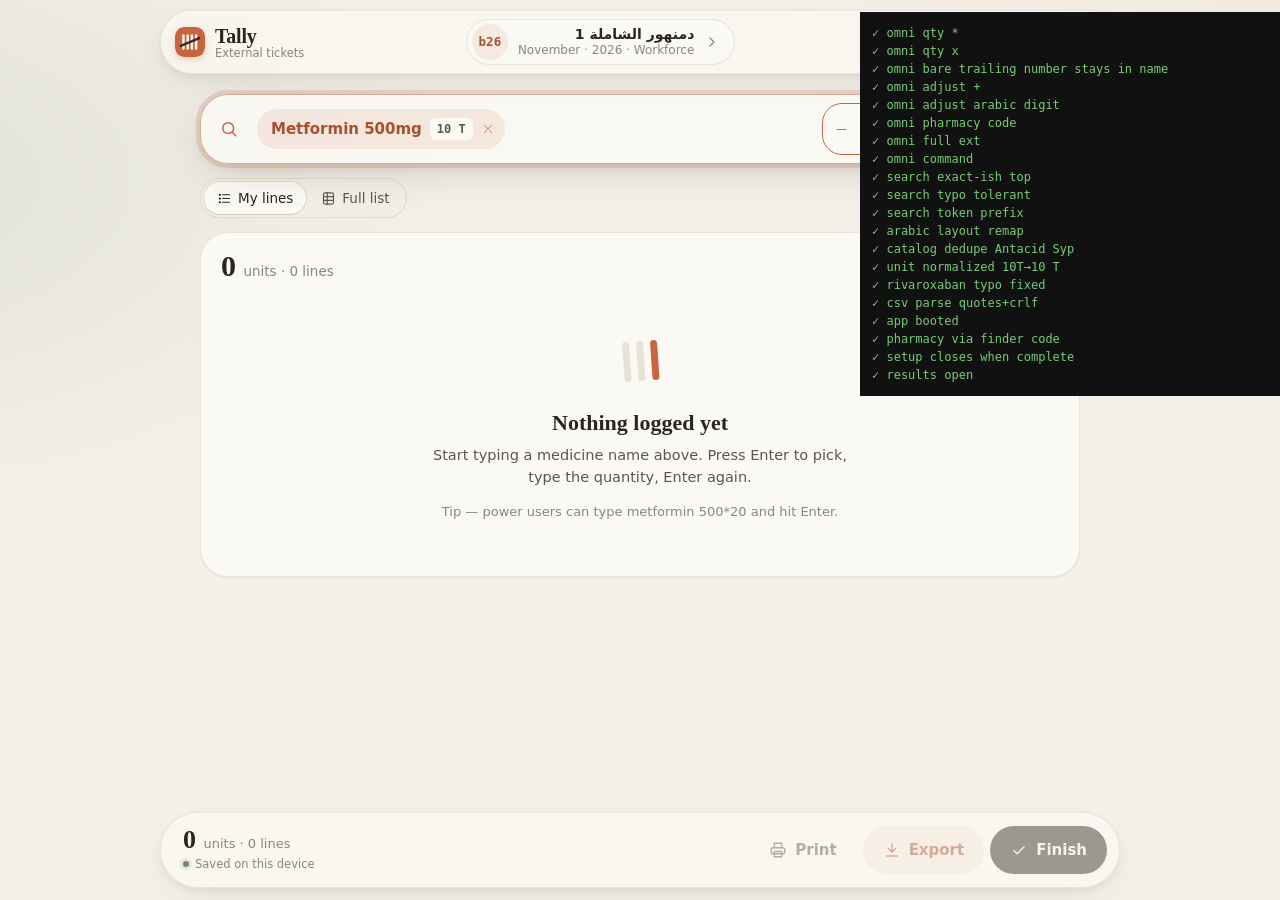
==== tests.html @ 124fcc8f "Add files via upload" ====
<!DOCTYPE html>
<html lang="en">
<head>
<meta charset="UTF-8">
<title>Tally — self tests</title>
<link rel="stylesheet" href="css/tokens.css">
<link rel="stylesheet" href="css/app.css">
<style>
#report { position: fixed; top: 0; right: 0; width: 420px; max-height: 100vh; overflow: auto; background: #111; color: #eee; font: 12px/1.5 ui-monospace, monospace; padding: 12px; z-index: 9999; }
#report .ok { color: #7c7; } #report .fail { color: #f77; font-weight: bold; }
</style>
</head>
<body data-theme="light">
<div id="app" class="app"></div>
<pre id="report"></pre>
<script type="module">
const BACKUP = {};
for (let i = 0; i < localStorage.length; i++) { const k = localStorage.key(i); BACKUP[k] = localStorage.getItem(k); }
localStorage.clear();
const out = document.getElementById('report');
const results = [];
function check(name, cond, extra) {
    results.push({ name, ok: !!cond });
    const line = document.createElement('div');
    line.className = cond ? 'ok' : 'fail';
    line.textContent = (cond ? '✓ ' : '✗ ') + name + (extra !== undefined && !cond ? '  → ' + JSON.stringify(extra) : '');
    out.appendChild(line);
    console.log((cond ? 'PASS ' : 'FAIL ') + name + (extra !== undefined && !cond ? ' :: ' + JSON.stringify(extra) : ''));
}
const wait = ms => new Promise(r => setTimeout(r, ms));
function type(el, text) { el.focus(); el.value = text; el.dispatchEvent(new Event('input', { bubbles: true })); }
function key(el, k, opts = {}) { el.dispatchEvent(new KeyboardEvent('keydown', { key: k, bubbles: true, cancelable: true, ...opts })); }

const { parseOmni } = await import('./js/lib/omni.js');
const { createIndex, search, searchWithLayoutFallback } = await import('./js/lib/search.js');
const { PRODUCTS, findProduct } = await import('./js/data/catalog.js');
const { parseCSVText } = await import('./js/services/importer.js');

let p = parseOmni('metformin 500*20');
check('omni qty *', p.kind === 'line' && p.name === 'metformin 500' && p.qty === 20, p);
p = parseOmni('metformin 500 x 3');
check('omni qty x', p.qty === 3 && p.name === 'metformin 500', p);
p = parseOmni('amlodipine 10');
check('omni bare trailing number stays in name', p.qty === null && p.name === 'amlodipine 10', p);
p = parseOmni('+5');
check('omni adjust +', p.kind === 'adjust' && p.delta === 5, p);
p = parseOmni('-٣');
check('omni adjust arabic digit', p.kind === 'adjust' && p.delta === -3, p);
p = parseOmni('a21');
check('omni pharmacy code', p.kind === 'pharmacy' && p.pharmacy.id === 'a21', p);
p = parseOmni('!Foo drug @10 T #c *4');
check('omni full ext', p.forceExt && p.name === 'Foo drug' && p.unit === '10 T' && p.context === 'قرار لجنة' && p.qty === 4, p);
p = parseOmni('/pri');
check('omni command', p.kind === 'command' && p.query === 'pri', p);

const idx = createIndex(PRODUCTS, x => `${x.name} ${x.unit}`);
let r = search(idx, 'metformin 500');
check('search exact-ish top', r[0]?.item.name === 'Metformin 500mg', r.slice(0, 3).map(x => x.item.name));
r = search(idx, 'metfromin');
check('search typo tolerant', r.some(x => x.item.name.startsWith('Metformin')), r.slice(0, 3).map(x => x.item.name));
r = search(idx, 'amlo 5');
check('search token prefix', r[0]?.item.name.startsWith('Amlodipine 5mg'), r.slice(0, 3).map(x => x.item.name));
const lay = searchWithLayoutFallback(idx, 'ةثفبخقةهى');
check('arabic layout remap', lay.remapped === 'metformin' && lay.results[0]?.item.name.startsWith('Metformin'), { remapped: lay.remapped, top: lay.results[0]?.item.name });
check('catalog dedupe Antacid Syp', PRODUCTS.filter(x => x.name === 'Antacid Syp').length === 1);
check('unit normalized 10T→10 T', findProduct('Amlodipine 10mg', '10T')?.unit === '10 T');
check('rivaroxaban typo fixed', PRODUCTS.some(x => x.name === 'Rivaroxaban 2.5mg') && !PRODUCTS.some(x => x.name.startsWith('Rivaroxban')));
const csv = parseCSVText('\uFEFFname,unit,qty\n"Foo, bar",10 T,5\r\nBaz,B,"3"\n');
check('csv parse quotes+crlf', csv.length === 3 && csv[1][0] === 'Foo, bar' && csv[2][2] === '3', csv);

await import('./js/main.js');
await wait(200);
const T = globalThis.tally;
check('app booted', !!T && !!document.querySelector('#composer-input'));

const finder = document.getElementById('pharmacy-finder');
type(finder, 'b26');
await wait(30);
key(finder, 'Enter');
await wait(60);
check('pharmacy via finder code', T.state().doc.meta.pharmacyId === 'b26', T.state().doc.meta);
check('setup closes when complete', document.getElementById('setup-panel').hidden === true);

const input = document.getElementById('composer-input');
const qty = document.getElementById('composer-qty');
type(input, 'metformin 500');
await wait(80);
check('results open', !document.getElementById('composer-results').hidden);
key(input, 'Enter');
await wait(30);
check('selection moves focus to qty', document.activeElement === qty);
type(qty, '12');
key(qty, 'Enter');
await wait(40);
let lines = T.state().doc.lines;
check('line added', lines.length === 1 && lines[0].name === 'Metformin 500mg' && lines[0].qty === 12, lines);
check('focus back to search', document.activeElement === input);

type(input, 'metformin 500*8');
await wait(80);
key(input, 'Enter');
await wait(40);
lines = T.state().doc.lines;
check('one-shot merges (add mode)', lines.length === 1 && lines[0].qty === 20, lines.map(l => [l.name, l.qty]));

type(input, '+5');
key(input, 'Enter');
await wait(30);
check('+5 adjusts last', T.state().doc.lines[0].qty === 25, T.state().doc.lines[0].qty);

type(input, '-30');
key(input, 'Enter');
await wait(30);
check('adjust clamps at 0', T.state().doc.lines[0].qty === 0);

T.undo();
await wait(20);
check('undo restores 25', T.state().doc.lines[0].qty === 25, T.state().doc.lines[0].qty);
T.redo();
await wait(20);
check('redo back to 0', T.state().doc.lines[0].qty === 0);
T.undo();

type(input, '!Special cream @Tube #j *2');
await wait(60);
key(input, 'Enter');
await wait(40);
lines = T.state().doc.lines;
const ext = lines.find(l => l.custom);
check('custom one-shot', ext && ext.name === 'Special cream' && ext.unit === 'Tube' && ext.context === 'حكم قضائي' && ext.qty === 2, ext);

type(input, 'zzqx mystery');
await wait(80);
key(input, 'Enter');
await wait(40);
check('unknown → custom flow opens', !document.querySelector('.composer-custom').hidden);
const unit = document.getElementById('custom-unit');
type(unit, '10 T');
document.querySelectorAll('.ctx-seg .seg')[2].click();
type(qty, '7');
key(qty, 'Enter');
await wait(40);
const myst = T.state().doc.lines.find(l => l.name === 'zzqx mystery');
check('custom via guided flow', myst && myst.unit === '10 T' && myst.context === 'شئون طبية' && myst.qty === 7, myst);

type(input, 'unlisted thing');
await wait(80);
key(input, 'Enter');
type(qty, '1');
key(qty, 'Enter');
await wait(40);
check('custom without context allowed, flagged', T.state().doc.lines.some(l => l.name === 'unlisted thing' && !l.context));
check('context alert visible', !document.querySelector('.context-alert').hidden);

const row = document.querySelector(`.ledger-row[data-id="${T.state().doc.lines.find(l => l.name === 'Metformin 500mg').id}"]`);
const cell = row.querySelector('.qty-cell');
cell.focus(); cell.value = '40'; cell.dispatchEvent(new Event('input', { bubbles: true }));
key(cell, 'Enter');
await wait(40);
check('inline qty edit', T.state().doc.lines.find(l => l.name === 'Metformin 500mg').qty === 40);

type(input, 'a21');
key(input, 'Enter');
await wait(40);
check('code in composer switches pharmacy', T.state().doc.meta.pharmacyId === 'a21');

const rows = T.rows();
check('export rows shape', rows.length === 4 && rows.every(x => x.pharmacyId === 'a21' && x.month && x.year), rows[0]);
const csvText = T.csv();
check('csv has BOM + header', csvText.startsWith('\uFEFFyear,month,class,region,pharmacyId,pharmacy,name,unit,unitSold,method,category'));

T.dispatch({ type: 'UI_SET', payload: { view: 'catalog' } });
await wait(120);
check('full list visible', !document.getElementById('catalog').hidden && document.querySelectorAll('.catalog-row').length === PRODUCTS.length);
const metRow = [...document.querySelectorAll('.catalog-row')].find(li => li.querySelector('.row-name').textContent === 'Metformin 500mg');
check('full list shows existing qty', metRow?.querySelector('.qty-cell').value === '40');
const firstRow = document.querySelector('.catalog-row');
const fc = firstRow.querySelector('.qty-cell');
fc.focus(); fc.value = '3'; fc.dispatchEvent(new Event('input', { bubbles: true }));
key(fc, 'Enter');
await wait(40);
check('full list add', T.state().doc.lines.length === 5);
check('full list Enter moves down', document.activeElement === firstRow.nextElementSibling.querySelector('.qty-cell'));
fc.focus(); fc.value = ''; fc.dispatchEvent(new Event('input', { bubbles: true }));
fc.blur();
await wait(40);
check('full list empty removes', T.state().doc.lines.length === 4);
T.dispatch({ type: 'UI_SET', payload: { view: 'ledger' } });
await wait(60);

await wait(400);
const saved = JSON.parse(localStorage.getItem('tally:v1'));
check('persisted to localStorage', saved && saved.doc.lines.length === 4);

T.dispatch({ type: 'PREFS_SET', payload: { lang: 'ar' } });
await wait(60);
check('rtl applied', document.documentElement.dir === 'rtl' && document.getElementById('composer-input').placeholder.includes('أضف'));
T.dispatch({ type: 'PREFS_SET', payload: { lang: 'en' } });

const XLSX = await T.loadXLSX();
check('xlsx lib loads lazily', !!XLSX?.utils);

const failed = results.filter(r => !r.ok).length;
const sum = document.createElement('div');
sum.className = failed ? 'fail' : 'ok';
sum.textContent = `\n${results.length - failed}/${results.length} passed`;
out.prepend(sum);
console.log(`SUMMARY ${results.length - failed}/${results.length} passed`);
document.title = failed ? 'FAIL' : 'PASS';
await wait(500);
localStorage.clear();
for (const [k, v] of Object.entries(BACKUP)) localStorage.setItem(k, v);
console.log('restored user storage');
</script>
</body>
</html>
---- css/tokens.css ----
:root {
    --font-ui: 'Inter', -apple-system, BlinkMacSystemFont, 'SF Pro Text', 'Segoe UI', system-ui, sans-serif;
    --font-ar: 'IBM Plex Sans Arabic', 'Inter', system-ui, sans-serif;
    --font-display: 'Newsreader', 'Iowan Old Style', Georgia, serif;
    --font-mono: 'JetBrains Mono', ui-monospace, 'SF Mono', Menlo, monospace;

    --r-xs: 8px;
    --r-sm: 11px;
    --r-md: 14px;
    --r-lg: 20px;
    --r-xl: 28px;
    --r-pill: 999px;

    --s-1: 4px;
    --s-2: 8px;
    --s-3: 12px;
    --s-4: 16px;
    --s-5: 20px;
    --s-6: 28px;
    --s-7: 40px;

    --ease: cubic-bezier(.2, .8, .2, 1);
    --spring: cubic-bezier(.34, 1.56, .64, 1);
    --t-fast: 120ms;
    --t: 200ms;
    --t-slow: 320ms;

    --stage-w: 880px;
    --topbar-h: 64px;
    --dock-h: 76px;
}

[data-theme="light"] {
    color-scheme: light;
    --bg: #f4f0e8;
    --bg-deep: #ece6da;
    --surface: #fbf9f4;
    --surface-2: #f3eee4;
    --surface-3: #e9e2d4;
    --line: rgba(61, 48, 32, .10);
    --line-strong: rgba(61, 48, 32, .18);
    --text: #29251f;
    --text-2: #5d564b;
    --text-3: #8d8578;
    --accent: #c96442;
    --accent-hover: #b4583a;
    --accent-ink: #fffaf5;
    --accent-soft: rgba(201, 100, 66, .11);
    --accent-softer: rgba(201, 100, 66, .06);
    --accent-text: #a9502f;
    --sage: #6f8a6a;
    --sage-soft: rgba(111, 138, 106, .14);
    --amber: #b7812c;
    --amber-soft: rgba(183, 129, 44, .14);
    --danger: #b8453a;
    --danger-soft: rgba(184, 69, 58, .11);
    --glass: rgba(251, 249, 244, .72);
    --glass-strong: rgba(251, 249, 244, .88);
    --glass-edge: rgba(255, 255, 255, .7);
    --shadow-1: 0 1px 2px rgba(61, 44, 24, .05), 0 1px 1px rgba(61, 44, 24, .03);
    --shadow-2: 0 2px 6px rgba(61, 44, 24, .05), 0 10px 28px -8px rgba(61, 44, 24, .12);
    --shadow-3: 0 12px 40px -10px rgba(61, 44, 24, .22), 0 4px 12px rgba(61, 44, 24, .06);
    --ring: 0 0 0 4px rgba(201, 100, 66, .18);
    --backdrop: rgba(41, 33, 24, .28);
}

[data-theme="dark"] {
    color-scheme: dark;
    --bg: #1c1b19;
    --bg-deep: #161513;
    --surface: #262522;
    --surface-2: #2d2b28;
    --surface-3: #363430;
    --line: rgba(240, 232, 218, .08);
    --line-strong: rgba(240, 232, 218, .15);
    --text: #ede8de;
    --text-2: #b7afa2;
    --text-3: #857e73;
    --accent: #d97757;
    --accent-hover: #e3876a;
    --accent-ink: #1c1411;
    --accent-soft: rgba(217, 119, 87, .16);
    --accent-softer: rgba(217, 119, 87, .08);
    --accent-text: #eb9677;
    --sage: #95ae8e;
    --sage-soft: rgba(149, 174, 142, .16);
    --amber: #d9a955;
    --amber-soft: rgba(217, 169, 85, .15);
    --danger: #e07b6d;
    --danger-soft: rgba(224, 123, 109, .14);
    --glass: rgba(38, 37, 34, .66);
    --glass-strong: rgba(38, 37, 34, .86);
    --glass-edge: rgba(255, 255, 255, .06);
    --shadow-1: 0 1px 2px rgba(0, 0, 0, .3);
    --shadow-2: 0 2px 6px rgba(0, 0, 0, .25), 0 12px 30px -10px rgba(0, 0, 0, .5);
    --shadow-3: 0 16px 48px -12px rgba(0, 0, 0, .65), 0 4px 12px rgba(0, 0, 0, .3);
    --ring: 0 0 0 4px rgba(217, 119, 87, .25);
    --backdrop: rgba(0, 0, 0, .5);
}
---- css/app.css ----
*, *::before, *::after { box-sizing: border-box; }

html { -webkit-text-size-adjust: 100%; text-size-adjust: 100%; }

body {
    margin: 0;
    min-height: 100dvh;
    font-family: var(--font-ui);
    font-size: 15px;
    line-height: 1.5;
    color: var(--text);
    background:
        radial-gradient(1200px 600px at 110% -10%, var(--accent-softer), transparent 60%),
        radial-gradient(900px 520px at -10% 20%, var(--sage-soft), transparent 65%),
        var(--bg);
    background-attachment: fixed;
    -webkit-font-smoothing: antialiased;
    -moz-osx-font-smoothing: grayscale;
    font-feature-settings: 'cv11', 'ss01';
}

[dir="rtl"] body { font-family: var(--font-ar); }

[hidden] { display: none !important; }

button, input, select, textarea { font: inherit; color: inherit; }
button { cursor: pointer; background: none; border: 0; padding: 0; -webkit-tap-highlight-color: transparent; }
button:disabled { cursor: not-allowed; opacity: .45; }
input::placeholder { color: var(--text-3); opacity: 1; }
:focus-visible { outline: none; box-shadow: var(--ring); }
::selection { background: var(--accent-soft); }

.icon { flex-shrink: 0; display: block; }
kbd, .seg-kbd {
    font-family: var(--font-mono);
    font-size: 11px;
    font-weight: 600;
    line-height: 1;
    padding: 4px 6px;
    min-width: 20px;
    text-align: center;
    border-radius: 6px;
    background: var(--surface-2);
    border: 1px solid var(--line);
    border-bottom-width: 2px;
    color: var(--text-2);
    display: inline-block;
}
.kbd-group { display: inline-flex; gap: 4px; }
.muted { color: var(--text-3); }
.small { font-size: 13px; }

.app { min-height: 100dvh; display: flex; flex-direction: column; }

.glass {
    background: var(--glass);
    -webkit-backdrop-filter: saturate(160%) blur(22px);
    backdrop-filter: saturate(160%) blur(22px);
    border: 1px solid var(--line);
    box-shadow: inset 0 1px 0 var(--glass-edge), var(--shadow-2);
}

.card {
    background: var(--surface);
    border: 1px solid var(--line);
    border-radius: var(--r-xl);
    box-shadow: var(--shadow-1);
}
.card.glass { background: var(--glass-strong); }

.topbar {
    position: sticky;
    top: 10px;
    z-index: 40;
    margin: 10px auto 0;
    width: min(calc(100% - 20px), calc(var(--stage-w) + 80px));
    height: var(--topbar-h);
    display: flex;
    align-items: center;
    gap: var(--s-3);
    padding: 0 10px 0 14px;
    border-radius: var(--r-pill);
}
[dir="rtl"] .topbar { padding: 0 14px 0 10px; }

.brand { display: flex; align-items: center; gap: 10px; text-decoration: none; color: inherit; flex-shrink: 0; }
.brand-mark { width: 30px; height: 30px; border-radius: 9px; box-shadow: 0 2px 8px -2px rgba(201, 100, 66, .5); }
.brand-text { display: flex; flex-direction: column; line-height: 1.1; }
.brand-name { font-family: var(--font-display); font-size: 20px; font-weight: 600; letter-spacing: -.01em; }
.brand-tag { font-size: 11.5px; color: var(--text-3); font-weight: 500; }

.report-pill {
    margin-inline: auto;
    display: flex;
    align-items: center;
    gap: 10px;
    min-width: 0;
    max-width: 380px;
    height: 46px;
    padding: 0 14px 0 5px;
    border-radius: var(--r-pill);
    background: var(--surface);
    border: 1px solid var(--line);
    transition: background var(--t) var(--ease), border-color var(--t) var(--ease), transform var(--t-fast) var(--ease);
}
[dir="rtl"] .report-pill { padding: 0 5px 0 14px; }
.report-pill:hover { border-color: var(--line-strong); }
.report-pill:active { transform: scale(.98); }
.report-pill.is-open { border-color: var(--accent); box-shadow: var(--ring); }
.report-pill.is-incomplete .pill-avatar { background: var(--amber-soft); color: var(--amber); }
.report-pill > .icon { color: var(--text-3); transition: transform var(--t) var(--ease); }
[dir="rtl"] .report-pill > .icon:not(.is-open) { transform: scaleX(-1); }
.pill-avatar {
    width: 36px; height: 36px;
    flex-shrink: 0;
    display: grid; place-items: center;
    border-radius: 50%;
    background: var(--accent-soft);
    color: var(--accent-text);
    font-family: var(--font-mono);
    font-weight: 600;
    font-size: 12.5px;
}
.pill-text { display: flex; flex-direction: column; min-width: 0; text-align: start; line-height: 1.2; }
.pill-text strong { font-size: 14px; font-weight: 600; white-space: nowrap; overflow: hidden; text-overflow: ellipsis; font-family: var(--font-ar); }
.pill-text small { font-size: 12px; color: var(--text-3); white-space: nowrap; overflow: hidden; text-overflow: ellipsis; }

.topbar-actions { display: flex; align-items: center; gap: 2px; flex-shrink: 0; }

.icon-btn {
    width: 40px; height: 40px;
    display: grid; place-items: center;
    border-radius: 50%;
    color: var(--text-2);
    transition: background var(--t-fast) var(--ease), color var(--t-fast) var(--ease), transform var(--t-fast) var(--ease);
}
.icon-btn:hover:not(:disabled) { background: var(--surface-2); color: var(--text); }
.icon-btn:active:not(:disabled) { transform: scale(.92); }
.icon-btn.sm { width: 34px; height: 34px; }
[dir="rtl"] #undo-btn .icon, [dir="rtl"] #redo-btn .icon { transform: scaleX(-1); }

.pill-btn {
    height: 36px;
    display: inline-flex; align-items: center; gap: 6px;
    padding: 0 14px;
    border-radius: var(--r-pill);
    font-size: 13.5px;
    font-weight: 500;
    color: var(--text-2);
    background: var(--surface-2);
    border: 1px solid transparent;
    white-space: nowrap;
    transition: all var(--t-fast) var(--ease);
}
.pill-btn:hover { color: var(--text); border-color: var(--line-strong); }
.pill-btn.is-active { background: var(--accent-soft); color: var(--accent-text); }
.lang-btn { font-family: var(--font-ar); font-weight: 600; min-width: 40px; justify-content: center; padding: 0 10px; margin-inline: 2px; }

.stage {
    width: min(100% - 24px, var(--stage-w));
    margin: 20px auto 0;
    padding-bottom: calc(var(--dock-h) + 44px + env(safe-area-inset-bottom));
    display: flex;
    flex-direction: column;
    gap: 14px;
    flex: 1;
}

.setup { padding: 22px 24px 24px; animation: rise var(--t-slow) var(--ease); }
.setup-head { display: flex; gap: 14px; align-items: flex-start; margin-bottom: 18px; }
.step-badge {
    width: 30px; height: 30px; flex-shrink: 0;
    display: grid; place-items: center;
    border-radius: 50%;
    background: var(--accent);
    color: var(--accent-ink);
    font-weight: 700;
    font-size: 14px;
}
.setup-title { margin: 0; font-family: var(--font-display); font-size: 24px; font-weight: 600; letter-spacing: -.015em; line-height: 1.2; }
[dir="rtl"] .setup-title { font-family: var(--font-ar); font-weight: 700; font-size: 22px; }
.setup-hint { margin: 4px 0 0; color: var(--text-2); font-size: 14px; }
.setup-cols { display: grid; grid-template-columns: minmax(0, 1.55fr) minmax(0, 1fr); gap: 24px; }
.setup-col { display: flex; flex-direction: column; gap: 10px; min-width: 0; }

.field-label { font-size: 12.5px; font-weight: 600; color: var(--text-3); text-transform: uppercase; letter-spacing: .06em; }
[dir="rtl"] .field-label { text-transform: none; letter-spacing: 0; font-size: 13px; }
.field-label.sm { font-size: 11.5px; }
.field-wrap {
    position: relative;
    display: flex; align-items: center;
    background: var(--surface);
    border: 1px solid var(--line-strong);
    border-radius: var(--r-md);
    transition: border-color var(--t-fast), box-shadow var(--t-fast);
}
.field-wrap > .icon { position: absolute; inset-inline-start: 13px; color: var(--text-3); pointer-events: none; }
.field-wrap:focus-within { border-color: var(--accent); box-shadow: var(--ring); }
.field-wrap .field-input { border: 0; background: transparent; padding-inline-start: 40px; box-shadow: none; }
.field-input {
    width: 100%;
    height: 46px;
    padding: 0 14px;
    border-radius: var(--r-md);
    border: 1px solid var(--line-strong);
    background: var(--surface);
    font-size: 15px;
    outline: none;
    transition: border-color var(--t-fast), box-shadow var(--t-fast);
}
.field-input:focus { border-color: var(--accent); box-shadow: var(--ring); }
.field-input.sm { height: 38px; font-size: 14px; border-radius: var(--r-sm); }

.seg-row { display: flex; flex-wrap: wrap; gap: 8px; }
.segmented {
    display: inline-flex;
    padding: 3px;
    gap: 2px;
    border-radius: var(--r-pill);
    background: var(--surface-2);
    border: 1px solid var(--line);
    max-width: 100%;
    overflow-x: auto;
    scrollbar-width: none;
}
.segmented::-webkit-scrollbar { display: none; }
.seg {
    height: 32px;
    padding: 0 13px;
    display: inline-flex; align-items: center; gap: 6px;
    border-radius: var(--r-pill);
    font-size: 13.5px;
    font-weight: 500;
    color: var(--text-2);
    white-space: nowrap;
    transition: background var(--t) var(--ease), color var(--t) var(--ease), box-shadow var(--t) var(--ease);
}
.seg:hover { color: var(--text); }
.seg.is-active { background: var(--surface); color: var(--text); box-shadow: var(--shadow-1), 0 0 0 1px var(--line); }
.seg-count {
    font-size: 11.5px; font-weight: 600;
    min-width: 20px; height: 20px; padding: 0 6px;
    display: inline-grid; place-items: center;
    border-radius: var(--r-pill);
    background: var(--accent);
    color: var(--accent-ink);
    font-variant-numeric: tabular-nums;
}

.pharmacy-grid {
    display: grid;
    grid-template-columns: repeat(auto-fill, minmax(150px, 1fr));
    gap: 7px;
    max-height: 272px;
    overflow-y: auto;
    padding: 2px;
    margin: -2px;
    overscroll-behavior: contain;
}
.pharmacy-chip {
    display: flex; align-items: center; gap: 8px;
    min-height: 44px;
    padding: 6px 10px 6px 6px;
    border-radius: var(--r-md);
    background: var(--surface);
    border: 1px solid var(--line);
    text-align: start;
    transition: all var(--t-fast) var(--ease);
}
[dir="rtl"] .pharmacy-chip { padding: 6px 6px 6px 10px; }
.pharmacy-chip:hover { border-color: var(--line-strong); background: var(--surface-2); }
.pharmacy-chip:active { transform: scale(.98); }
.pharmacy-chip.is-active { border-color: var(--accent); background: var(--accent-soft); }
.chip-code {
    font-family: var(--font-mono);
    font-size: 11.5px;
    font-weight: 600;
    padding: 4px 6px;
    border-radius: 7px;
    background: var(--surface-2);
    color: var(--text-2);
    flex-shrink: 0;
}
.pharmacy-chip.is-active .chip-code { background: var(--accent); color: var(--accent-ink); }
.pharmacy-chip .chip-name { font-family: var(--font-ar); font-size: 13.5px; font-weight: 500; line-height: 1.25; flex: 1; text-align: right; }

.month-head { display: flex; align-items: center; justify-content: space-between; }
.year-stepper { display: flex; align-items: center; gap: 2px; background: var(--surface-2); border-radius: var(--r-pill); padding: 2px; }
.year-value { font-family: var(--font-mono); font-weight: 600; font-size: 14px; min-width: 46px; text-align: center; }
.month-grid { display: grid; grid-template-columns: repeat(3, 1fr); gap: 7px; }
.month-chip {
    height: 56px;
    display: flex; flex-direction: column; align-items: center; justify-content: center; gap: 1px;
    border-radius: var(--r-md);
    background: var(--surface);
    border: 1px solid var(--line);
    transition: all var(--t-fast) var(--ease);
}
.month-chip:hover { border-color: var(--line-strong); background: var(--surface-2); }
.month-chip:active { transform: scale(.97); }
.month-chip.is-suggested { border-style: dashed; border-color: var(--accent); }
.month-chip.is-active { background: var(--accent); border-color: var(--accent); color: var(--accent-ink); }
.month-num { font-family: var(--font-mono); font-size: 11px; font-weight: 600; opacity: .6; }
.month-name { font-size: 14px; font-weight: 600; }

.composer {
    position: sticky;
    top: calc(var(--topbar-h) + 18px);
    z-index: 30;
    padding: 8px;
    border-radius: var(--r-xl);
    transition: box-shadow var(--t) var(--ease), border-color var(--t) var(--ease);
    box-shadow: inset 0 1px 0 var(--glass-edge), var(--shadow-2);
}
.composer:focus-within { border-color: color-mix(in srgb, var(--accent) 45%, var(--line)); box-shadow: inset 0 1px 0 var(--glass-edge), var(--shadow-3), var(--ring); }
.composer.is-open { border-end-start-radius: var(--r-md); border-end-end-radius: var(--r-md); }
.composer.shake { animation: shake .36s var(--ease); }
.composer-bar { display: flex; align-items: center; gap: 8px; }
.composer-icon { width: 40px; display: grid; place-items: center; color: var(--text-3); flex-shrink: 0; }
.composer.has-selection .composer-icon { color: var(--accent); }
.composer-field { flex: 1; min-width: 0; display: flex; align-items: center; }
.composer-input {
    width: 100%;
    height: 52px;
    border: 0;
    outline: 0;
    background: transparent;
    font-size: 17px;
    font-weight: 500;
    letter-spacing: -.005em;
}
.composer-input:focus { box-shadow: none; }
.selected-chip {
    display: inline-flex; align-items: center; gap: 8px;
    max-width: 100%;
    height: 40px;
    padding: 0 10px 0 14px;
    border-radius: var(--r-pill);
    background: var(--accent-soft);
    color: var(--accent-text);
    font-weight: 600;
    font-size: 15px;
    animation: pop var(--t) var(--spring);
}
[dir="rtl"] .selected-chip { padding: 0 14px 0 10px; }
.selected-chip .chip-name { white-space: nowrap; overflow: hidden; text-overflow: ellipsis; min-width: 0; }
.selected-chip .chip-unit { font-family: var(--font-mono); font-size: 12px; padding: 2px 7px; border-radius: 6px; background: var(--surface); color: var(--text-2); flex-shrink: 0; }
.selected-chip .icon { opacity: .6; }
.selected-chip:hover .icon { opacity: 1; }

.qty-wrap {
    display: flex; align-items: center;
    height: 52px;
    padding: 0 4px;
    border-radius: var(--r-lg);
    background: var(--surface-2);
    border: 1px solid transparent;
    transition: all var(--t-fast);
    flex-shrink: 0;
}
.qty-wrap:focus-within { background: var(--surface); border-color: var(--accent); }
.qty-step { width: 30px; height: 30px; display: grid; place-items: center; border-radius: 50%; color: var(--text-3); }
.qty-step:hover { background: var(--surface-3); color: var(--text); }
.composer-qty {
    width: 72px;
    height: 100%;
    border: 0; outline: 0; background: transparent;
    text-align: center;
    font-family: var(--font-mono);
    font-size: 18px;
    font-weight: 600;
    font-variant-numeric: tabular-nums;
}
.composer-qty::placeholder { font-family: var(--font-ui); font-size: 13.5px; font-weight: 500; }
.composer-qty:focus { box-shadow: none; }
.composer-add { height: 52px; border-radius: var(--r-lg); padding: 0 18px; flex-shrink: 0; }

.composer-custom {
    display: flex; flex-wrap: wrap; align-items: flex-end; gap: 12px;
    padding: 12px 8px 6px 48px;
    border-top: 1px dashed var(--line-strong);
    margin-top: 8px;
    animation: rise var(--t) var(--ease);
}
[dir="rtl"] .composer-custom { padding: 12px 48px 6px 8px; }
.custom-badge {
    align-self: center;
    display: inline-flex; align-items: center; gap: 5px;
    height: 26px; padding: 0 10px;
    border-radius: var(--r-pill);
    background: var(--amber-soft);
    color: var(--amber);
    font-size: 12px; font-weight: 600;
}
.custom-field { display: flex; flex-direction: column; gap: 5px; }
.custom-field .field-input { width: 140px; }
.ctx-seg .seg { font-family: var(--font-ar); gap: 7px; }
.ctx-seg .seg.is-active { background: var(--amber); color: #fff; box-shadow: none; }
.ctx-seg .seg.is-active .seg-kbd { background: rgba(255, 255, 255, .25); color: #fff; border-color: transparent; }
.seg-kbd { padding: 2px 5px; font-size: 10px; min-width: 16px; border-bottom-width: 1px; }

.composer-results {
    position: absolute;
    top: calc(100% + 6px);
    inset-inline: 0;
    max-height: min(420px, 55vh);
    overflow-y: auto;
    padding: 6px;
    border-radius: var(--r-lg);
    background: var(--glass-strong);
    -webkit-backdrop-filter: saturate(170%) blur(26px);
    backdrop-filter: saturate(170%) blur(26px);
    border: 1px solid var(--line);
    box-shadow: var(--shadow-3);
    animation: drop var(--t) var(--ease);
    overscroll-behavior: contain;
}
.results-heading, .results-note { padding: 8px 12px 6px; font-size: 12px; font-weight: 600; color: var(--text-3); text-transform: uppercase; letter-spacing: .06em; }
.results-note { display: flex; align-items: center; gap: 6px; text-transform: none; letter-spacing: 0; color: var(--amber); }
.result {
    display: flex; align-items: center; gap: 10px;
    min-height: 48px;
    padding: 8px 12px;
    border-radius: var(--r-md);
    cursor: pointer;
    transition: background var(--t-fast);
}
.result.is-active { background: var(--accent-soft); }
.result-main { flex: 1; min-width: 0; display: flex; flex-direction: column; gap: 1px; }
.result-name { font-weight: 500; font-size: 15px; white-space: nowrap; overflow: hidden; text-overflow: ellipsis; }
.result.is-active .result-name { color: var(--accent-text); }
.result-note { font-family: var(--font-ar); font-size: 12px; color: var(--amber); align-self: flex-start; }
.result-sub { font-size: 12.5px; color: var(--text-3); }
.result-unit { font-family: var(--font-mono); font-size: 12.5px; color: var(--text-2); padding: 3px 8px; border-radius: 7px; background: var(--surface-2); flex-shrink: 0; }
.result-have { font-size: 12px; font-weight: 600; color: var(--sage); background: var(--sage-soft); padding: 3px 8px; border-radius: var(--r-pill); flex-shrink: 0; }
.result-new { color: var(--amber); }
.result-new .result-name { color: var(--text); }
.result-cmd .icon { color: var(--text-2); }

.subbar { display: flex; align-items: center; gap: 10px; min-width: 0; }
.view-seg { flex-shrink: 0; }
.quick-strip {
    display: flex; align-items: center; gap: 6px;
    overflow-x: auto;
    scrollbar-width: none;
    min-width: 0;
    mask-image: linear-gradient(90deg, #000 88%, transparent);
    -webkit-mask-image: linear-gradient(90deg, #000 88%, transparent);
    padding: 2px;
}
[dir="rtl"] .quick-strip { mask-image: linear-gradient(-90deg, #000 88%, transparent); -webkit-mask-image: linear-gradient(-90deg, #000 88%, transparent); }
.quick-strip::-webkit-scrollbar { display: none; }
.quick-label { display: inline-flex; align-items: center; gap: 4px; font-size: 12px; font-weight: 600; color: var(--text-3); white-space: nowrap; padding-inline-end: 2px; }
.quick-chip {
    display: inline-flex; align-items: center; gap: 6px;
    height: 32px; padding: 0 12px;
    border-radius: var(--r-pill);
    background: var(--surface);
    border: 1px solid var(--line);
    font-size: 13px; font-weight: 500;
    white-space: nowrap;
    transition: all var(--t-fast) var(--ease);
}
.quick-chip small { font-family: var(--font-mono); font-size: 11px; color: var(--text-3); }
.quick-chip:hover { border-color: var(--accent); color: var(--accent-text); }
.quick-chip.is-have { background: var(--sage-soft); border-color: transparent; }

.ledger, .catalog { padding: 6px; overflow: hidden; }
.ledger-head { display: flex; align-items: center; justify-content: space-between; gap: 12px; padding: 12px 14px 10px; flex-wrap: wrap; }
.ledger-summary { display: flex; align-items: baseline; gap: 8px; }
.sum-big { font-family: var(--font-display); font-size: 30px; font-weight: 600; letter-spacing: -.02em; line-height: 1; font-variant-numeric: tabular-nums; }
.sum-small { color: var(--text-3); font-size: 13.5px; }
.ledger-tools { display: flex; align-items: center; gap: 8px; }
.filter-wrap {
    display: flex; align-items: center; gap: 6px;
    height: 36px;
    padding: 0 12px;
    border-radius: var(--r-pill);
    background: var(--surface-2);
    border: 1px solid transparent;
    color: var(--text-3);
    transition: all var(--t-fast);
}
.filter-wrap:focus-within { background: var(--surface); border-color: var(--accent); box-shadow: var(--ring); }
.filter-wrap.grow { flex: 1; height: 42px; }
.filter-input { border: 0; outline: 0; background: transparent; width: 150px; font-size: 14px; color: var(--text); }
.filter-wrap.grow .filter-input { width: 100%; font-size: 15px; }
.filter-input:focus { box-shadow: none; }
.filter-input::-webkit-search-cancel-button { display: none; }

.context-alert {
    display: flex; align-items: center; gap: 10px;
    margin: 0 8px 8px;
    padding: 10px 14px;
    border-radius: var(--r-md);
    background: var(--amber-soft);
    color: var(--amber);
    font-size: 14px; font-weight: 500;
}
.context-alert span { flex: 1; color: var(--text); }
.link-btn { color: var(--amber); font-weight: 600; font-size: 13.5px; text-decoration: underline; text-underline-offset: 3px; }

.ledger-list, .catalog-list, .import-list, .archive-list, .tip-list { list-style: none; margin: 0; padding: 0; }
.ledger-row, .catalog-row {
    position: relative;
    display: flex; align-items: center; gap: 10px;
    min-height: 60px;
    padding: 8px 8px 8px 16px;
    border-radius: var(--r-lg);
    transition: background var(--t-fast) var(--ease);
}
[dir="rtl"] .ledger-row, [dir="rtl"] .catalog-row { padding: 8px 16px 8px 8px; }
.ledger-row + .ledger-row::before, .catalog-row + .catalog-row::before {
    content: '';
    position: absolute;
    top: 0; inset-inline: 16px;
    height: 1px;
    background: var(--line);
}
.ledger-row:hover, .catalog-row:hover { background: var(--surface-2); }
.ledger-row.is-focus, .catalog-row.is-focus { background: var(--accent-softer); }
.ledger-row:hover::before, .ledger-row:hover + .ledger-row::before,
.ledger-row.is-focus::before, .ledger-row.is-focus + .ledger-row::before { opacity: 0; }
.ledger-row.is-new { animation: flash .7s var(--ease); }
.ledger-row.is-last::after {
    content: '';
    position: absolute;
    inset-inline-start: 5px; top: 18px; bottom: 18px;
    width: 3px; border-radius: 3px;
    background: var(--accent);
}
.ledger-row.is-zero .qty-cell { background: var(--danger-soft); color: var(--danger); }

.row-main { flex: 1; min-width: 0; display: flex; flex-direction: column; gap: 4px; }
.row-title { display: flex; align-items: baseline; gap: 8px; min-width: 0; flex-wrap: wrap; }
.row-name { font-weight: 500; font-size: 15px; line-height: 1.3; overflow-wrap: anywhere; }
.row-note { font-family: var(--font-ar); font-size: 12px; color: var(--amber); background: var(--amber-soft); padding: 1px 8px; border-radius: var(--r-pill); }
.row-meta { display: flex; align-items: center; gap: 6px; flex-wrap: wrap; }
.unit-tag { font-family: var(--font-mono); font-size: 11.5px; font-weight: 500; color: var(--text-2); background: var(--surface-2); padding: 2px 7px; border-radius: 6px; }
.ledger-row:hover .unit-tag, .catalog-row:hover .unit-tag { background: var(--surface-3); }
.new-tag { font-size: 11px; font-weight: 600; color: var(--amber); text-transform: uppercase; letter-spacing: .05em; }
.ctx-pill {
    display: inline-flex; align-items: center; gap: 5px;
    height: 24px; padding: 0 9px;
    border-radius: var(--r-pill);
    font-size: 12px; font-weight: 500;
    background: var(--sage-soft); color: var(--sage);
    font-family: var(--font-ar);
    transition: all var(--t-fast);
}
.ctx-pill:hover { filter: brightness(.95); }
.ctx-pill.is-missing { background: var(--amber-soft); color: var(--amber); font-family: inherit; animation: nudge 2.4s var(--ease) infinite; }

.row-qty { flex-shrink: 0; }
.qty-cell {
    width: 84px; height: 42px;
    text-align: center;
    font-family: var(--font-mono);
    font-size: 16px; font-weight: 600;
    font-variant-numeric: tabular-nums;
    border-radius: var(--r-md);
    border: 1px solid transparent;
    background: var(--surface-2);
    outline: 0;
    transition: all var(--t-fast);
}
.qty-cell:hover { border-color: var(--line-strong); }
.qty-cell:focus { background: var(--surface); border-color: var(--accent); box-shadow: var(--ring); }
.row-remove { color: var(--text-3); opacity: 0; transition: opacity var(--t-fast), background var(--t-fast), color var(--t-fast); }
.ledger-row:hover .row-remove, .ledger-row.is-focus .row-remove, .row-remove:focus-visible { opacity: 1; }
.row-remove:hover { color: var(--danger) !important; background: var(--danger-soft) !important; }

.empty-state { padding: 42px 24px 48px; text-align: center; color: var(--text-2); }
.empty-state h3 { margin: 18px 0 6px; font-family: var(--font-display); font-size: 22px; font-weight: 600; color: var(--text); }
[dir="rtl"] .empty-state h3 { font-family: var(--font-ar); }
.empty-state p { margin: 0 auto; max-width: 420px; font-size: 14.5px; }
.empty-tip { margin-top: 14px !important; font-size: 13px !important; color: var(--text-3); }
.empty-art { display: inline-flex; gap: 7px; align-items: flex-end; height: 48px; transform: rotate(-4deg); }
.empty-art span { width: 7px; border-radius: 4px; background: var(--surface-3); animation: tally 2.8s var(--ease) infinite; }
.empty-art span:nth-child(1) { height: 40px; }
.empty-art span:nth-child(2) { height: 40px; animation-delay: .2s; }
.empty-art span:nth-child(3) { height: 40px; animation-delay: .4s; background: var(--accent); }

.catalog-head { display: flex; align-items: center; gap: 8px; padding: 8px 8px 4px; position: sticky; top: 0; }
.catalog-hint { margin: 4px 14px 8px; font-size: 13px; color: var(--text-3); }
.catalog-list { max-height: calc(100dvh - var(--topbar-h) - var(--dock-h) - 240px); min-height: 320px; overflow-y: auto; overscroll-behavior: contain; padding: 0 2px 6px; }
.catalog-row { min-height: 54px; }
.catalog-row .qty-cell { background: transparent; border-color: var(--line); }
.catalog-row.has-qty .qty-cell { background: var(--accent-soft); color: var(--accent-text); border-color: transparent; }
.catalog-row.has-qty .row-name { font-weight: 600; }
.catalog-letter {
    position: absolute; inset-inline-start: -2px; top: 6px;
    font-family: var(--font-display); font-size: 11px; font-weight: 600;
    color: var(--accent); width: 14px; text-align: center;
}
.catalog-list.is-filtered .catalog-letter { display: none; }

.dock {
    position: fixed;
    z-index: 40;
    bottom: calc(12px + env(safe-area-inset-bottom));
    left: 50%;
    transform: translateX(-50%);
    width: min(calc(100% - 20px), calc(var(--stage-w) + 80px));
    height: var(--dock-h);
    display: flex; align-items: center; justify-content: space-between; gap: 12px;
    padding: 0 12px 0 22px;
    border-radius: var(--r-pill);
}
[dir="rtl"] .dock { padding: 0 22px 0 12px; }
.dock-info { display: flex; flex-direction: column; gap: 2px; min-width: 0; }
.dock-totals { display: flex; align-items: baseline; gap: 8px; }
.dock-units { font-family: var(--font-display); font-size: 26px; font-weight: 600; line-height: 1; letter-spacing: -.02em; font-variant-numeric: tabular-nums; }
.dock-sub { font-size: 13px; color: var(--text-3); white-space: nowrap; }
.save-status { display: inline-flex; align-items: center; gap: 6px; font-size: 11.5px; color: var(--text-3); white-space: nowrap; }
.save-dot { width: 6px; height: 6px; border-radius: 50%; background: var(--sage); box-shadow: 0 0 0 3px var(--sage-soft); }
.save-dot.is-bad { background: var(--danger); box-shadow: 0 0 0 3px var(--danger-soft); }
.dock-actions { display: flex; align-items: center; gap: 6px; }

.btn {
    height: 48px;
    display: inline-flex; align-items: center; justify-content: center; gap: 8px;
    padding: 0 20px;
    border-radius: var(--r-pill);
    font-size: 15px; font-weight: 600;
    white-space: nowrap;
    transition: background var(--t-fast) var(--ease), transform var(--t-fast) var(--ease), box-shadow var(--t) var(--ease), color var(--t-fast);
}
.btn:active:not(:disabled) { transform: scale(.97); }
.btn-primary { background: var(--accent); color: var(--accent-ink); box-shadow: 0 6px 16px -6px color-mix(in srgb, var(--accent) 70%, transparent); }
.btn-primary:hover:not(:disabled) { background: var(--accent-hover); }
.btn-tonal { background: var(--accent-soft); color: var(--accent-text); }
.btn-tonal:hover:not(:disabled) { background: color-mix(in srgb, var(--accent-soft) 70%, var(--accent) 12%); }
.btn-quiet { color: var(--text-2); }
.btn-quiet:hover:not(:disabled) { background: var(--surface-2); color: var(--text); }
.btn-danger { background: var(--danger); color: #fff; }
.btn-sm { height: 34px; padding: 0 12px; font-size: 13px; gap: 5px; }
.btn-sm small { font-family: var(--font-mono); font-size: 11px; opacity: .75; }
.dock-btn.btn-primary:not(.is-ready) { background: var(--text); color: var(--bg); box-shadow: none; }
.dock-btn.btn-primary.is-ready { animation: ready .6s var(--spring); }

.toast-host {
    position: fixed; z-index: 100;
    bottom: calc(var(--dock-h) + 26px + env(safe-area-inset-bottom));
    left: 50%; transform: translateX(-50%);
    display: flex; flex-direction: column; align-items: center; gap: 8px;
    pointer-events: none;
    width: min(calc(100% - 24px), 480px);
}
.toast {
    pointer-events: auto;
    display: flex; align-items: center; gap: 10px;
    min-height: 46px;
    padding: 6px 6px 6px 16px;
    border-radius: var(--r-pill);
    background: color-mix(in srgb, var(--text) 92%, transparent);
    color: var(--bg);
    -webkit-backdrop-filter: blur(16px);
    backdrop-filter: blur(16px);
    box-shadow: var(--shadow-3);
    font-size: 14px; font-weight: 500;
    animation: toastIn var(--t-slow) var(--spring);
    max-width: 100%;
}
[dir="rtl"] .toast { padding: 6px 16px 6px 6px; }
.toast:not(:has(.toast-action)) { padding-inline-end: 18px; }
.toast-text { flex: 1; min-width: 0; overflow-wrap: anywhere; }
.toast-success .icon { color: color-mix(in srgb, var(--sage) 70%, var(--bg)); }
.toast-danger { background: var(--danger); color: #fff; }
.toast-action {
    height: 34px; padding: 0 14px;
    border-radius: var(--r-pill);
    background: color-mix(in srgb, var(--bg) 18%, transparent);
    color: inherit; font-weight: 600; font-size: 13.5px;
}
.toast-action:hover { background: color-mix(in srgb, var(--bg) 28%, transparent); }
.toast.is-leaving { animation: toastOut .2s var(--ease) forwards; }

.sheet {
    padding: 0;
    border: 1px solid var(--line);
    border-radius: var(--r-xl);
    background: var(--glass-strong);
    -webkit-backdrop-filter: saturate(170%) blur(30px);
    backdrop-filter: saturate(170%) blur(30px);
    color: var(--text);
    box-shadow: var(--shadow-3);
    width: min(calc(100% - 24px), 560px);
    max-height: min(86dvh, 760px);
    display: flex; flex-direction: column;
    animation: sheetIn var(--t-slow) var(--spring);
    overflow: hidden;
}
.sheet:not([open]) { display: none; }
.sheet::backdrop { background: var(--backdrop); -webkit-backdrop-filter: blur(4px); backdrop-filter: blur(4px); animation: fade var(--t) var(--ease); }
.sheet-sm { width: min(calc(100% - 24px), 440px); }
.sheet-lg { width: min(calc(100% - 24px), 760px); }
.sheet.is-closing { animation: sheetOut .18s var(--ease) forwards; }
.sheet.is-closing::backdrop { animation: fade .18s var(--ease) reverse forwards; }
.sheet-grip { display: none; }
.sheet-head { display: flex; align-items: flex-start; justify-content: space-between; gap: 12px; padding: 22px 18px 6px 24px; }
[dir="rtl"] .sheet-head { padding: 22px 24px 6px 18px; }
.sheet-title { margin: 0; font-family: var(--font-display); font-size: 22px; font-weight: 600; letter-spacing: -.015em; }
[dir="rtl"] .sheet-title { font-family: var(--font-ar); font-weight: 700; font-size: 20px; }
.sheet-sub { margin: 2px 0 0; color: var(--text-2); font-size: 14px; }
.sheet-close { margin-top: -6px; }
.sheet-body { padding: 8px 24px 20px; overflow-y: auto; overscroll-behavior: contain; }
.sheet-foot { display: flex; justify-content: flex-end; gap: 8px; padding: 14px 18px; border-top: 1px solid var(--line); background: color-mix(in srgb, var(--surface) 50%, transparent); }
.sheet-text { margin: 0 0 14px; color: var(--text-2); font-size: 14.5px; }

.menu {
    position: fixed; z-index: 90;
    min-width: 230px;
    max-width: calc(100vw - 16px);
    padding: 6px;
    border-radius: var(--r-lg);
    background: var(--glass-strong);
    -webkit-backdrop-filter: saturate(180%) blur(28px);
    backdrop-filter: saturate(180%) blur(28px);
    border: 1px solid var(--line);
    box-shadow: var(--shadow-3);
    animation: drop var(--t) var(--ease);
    transform-origin: top;
}
.menu.is-leaving { animation: fade .14s var(--ease) reverse forwards; }
.menu-sep { height: 1px; margin: 5px 8px; background: var(--line); }
.menu-heading { padding: 8px 12px 4px; font-size: 11.5px; font-weight: 600; color: var(--text-3); text-transform: uppercase; letter-spacing: .06em; }
.menu-item {
    width: 100%;
    display: flex; align-items: center; gap: 11px;
    min-height: 40px;
    padding: 6px 12px;
    border-radius: var(--r-sm);
    text-align: start;
    font-size: 14px; font-weight: 500;
    color: var(--text);
}
.menu-item:hover, .menu-item:focus-visible { background: var(--accent-soft); box-shadow: none; }
.menu-item > .icon:first-child { color: var(--text-2); }
.menu-item.is-checked > .icon:last-child { color: var(--accent); }
.menu-item kbd { font-size: 10.5px; }
.menu-icon-gap { width: 17px; }
.menu-label { flex: 1; display: flex; flex-direction: column; line-height: 1.25; }
.menu-label small { font-size: 12px; color: var(--text-3); font-weight: 400; }
.menu-danger, .menu-danger > .icon:first-child { color: var(--danger) !important; }
.menu-danger:hover { background: var(--danger-soft); }

.help-grid { display: grid; grid-template-columns: 1fr 1fr; gap: 22px; }
.help-h { display: flex; align-items: center; gap: 8px; margin: 0 0 10px; font-size: 13px; font-weight: 600; color: var(--text-3); text-transform: uppercase; letter-spacing: .06em; }
.tip-row { display: flex; flex-direction: column; gap: 5px; padding: 10px 0; border-bottom: 1px solid var(--line); font-size: 14px; color: var(--text-2); }
.tip-row:last-child { border-bottom: 0; }
.tip-row code { font-family: var(--font-mono); font-size: 12.5px; font-weight: 600; color: var(--accent-text); background: var(--accent-softer); padding: 3px 8px; border-radius: 7px; align-self: flex-start; direction: ltr; }
.tip-row:has(.kbd-group) { flex-direction: row; align-items: center; justify-content: space-between; }

.drop-zone {
    width: 100%;
    display: flex; flex-direction: column; align-items: center; gap: 6px;
    padding: 36px 20px;
    border-radius: var(--r-lg);
    border: 1.5px dashed var(--line-strong);
    background: var(--surface);
    color: var(--text-2);
    transition: all var(--t) var(--ease);
}
.drop-zone:hover, .drop-zone.is-over { border-color: var(--accent); background: var(--accent-softer); color: var(--text); }
.drop-zone.is-busy { opacity: .6; pointer-events: none; }
.drop-zone strong { font-size: 15px; font-weight: 600; color: var(--text); }
.drop-zone small { font-family: var(--font-mono); font-size: 12px; color: var(--text-3); }
.drop-icon { width: 56px; height: 56px; display: grid; place-items: center; border-radius: 50%; background: var(--accent-soft); color: var(--accent); margin-bottom: 6px; }

.import-stats { display: grid; grid-template-columns: repeat(4, 1fr); gap: 8px; margin-bottom: 14px; }
.stat { display: flex; flex-direction: column; padding: 12px 14px; border-radius: var(--r-md); background: var(--surface); border: 1px solid var(--line); }
.stat strong { font-family: var(--font-display); font-size: 24px; line-height: 1.1; }
.stat span { font-size: 12.5px; color: var(--text-3); }
.stat-ok strong { color: var(--sage); }
.stat-warn strong { color: var(--amber); }
.stat-new strong { color: var(--accent); }
.import-row { display: flex; align-items: center; gap: 12px; padding: 10px 6px; border-bottom: 1px solid var(--line); }
.import-row input[type="checkbox"] { width: 18px; height: 18px; accent-color: var(--accent); flex-shrink: 0; }
.import-row.is-off { opacity: .45; }
.import-actions { display: flex; flex-wrap: wrap; gap: 6px; justify-content: flex-end; }
.import-qty { font-family: var(--font-mono); font-weight: 600; min-width: 48px; text-align: end; }
.status-dot { font-size: 11.5px; font-weight: 600; display: inline-flex; align-items: center; gap: 5px; }
.status-dot::before { content: ''; width: 6px; height: 6px; border-radius: 50%; background: currentColor; }
.s-matched { color: var(--sage); }
.s-suggested { color: var(--amber); }
.s-custom { color: var(--accent); }
.select {
    height: 34px;
    padding: 0 30px 0 10px;
    border-radius: var(--r-sm);
    border: 1px solid var(--line-strong);
    background: var(--surface);
    font-family: var(--font-ar);
    font-size: 13px;
}

.empty-small { display: flex; flex-direction: column; align-items: center; gap: 10px; text-align: center; color: var(--text-3); padding: 30px 10px; margin: 0; }
.archive-row { display: flex; align-items: center; gap: 12px; padding: 12px 4px; border-bottom: 1px solid var(--line); }
.archive-avatar { width: 44px; height: 44px; flex-shrink: 0; display: grid; place-items: center; border-radius: var(--r-md); background: var(--accent-soft); color: var(--accent-text); font-family: var(--font-mono); font-weight: 600; font-size: 13px; }
.archive-row .row-name { font-family: var(--font-ar); }
.archive-actions { display: flex; align-items: center; gap: 4px; }

.finish-body { display: flex; flex-direction: column; gap: 10px; }
.finish-summary { display: flex; flex-direction: column; gap: 2px; padding: 14px 16px; border-radius: var(--r-md); background: var(--surface); border: 1px solid var(--line); }
.finish-summary strong { font-family: var(--font-ar); font-size: 17px; }
.finish-summary span { font-size: 13.5px; color: var(--text-2); }
.format-choice { display: grid; grid-template-columns: 1fr 1fr; gap: 8px; }
.format-card {
    display: flex; flex-direction: column; align-items: flex-start; gap: 4px;
    padding: 14px;
    border-radius: var(--r-md);
    border: 1.5px solid var(--line);
    background: var(--surface);
    text-align: start;
    transition: all var(--t-fast);
}
.format-card .icon { color: var(--text-3); margin-bottom: 4px; }
.format-card strong { font-size: 14.5px; }
.format-card small { font-size: 12.5px; color: var(--text-3); }
.format-card.is-active { border-color: var(--accent); background: var(--accent-softer); }
.format-card.is-active .icon { color: var(--accent); }

.print-sheet { display: none; }

@keyframes rise { from { opacity: 0; transform: translateY(8px); } to { opacity: 1; transform: none; } }
@keyframes drop { from { opacity: 0; transform: translateY(-6px) scale(.98); } to { opacity: 1; transform: none; } }
@keyframes pop { from { transform: scale(.85); opacity: 0; } to { transform: none; opacity: 1; } }
@keyframes fade { from { opacity: 0; } to { opacity: 1; } }
@keyframes flash { 0% { background: var(--accent-soft); } 100% { background: transparent; } }
@keyframes shake { 0%, 100% { transform: none; } 25% { transform: translateX(-6px); } 50% { transform: translateX(5px); } 75% { transform: translateX(-3px); } }
@keyframes toastIn { from { opacity: 0; transform: translateY(14px) scale(.96); } to { opacity: 1; transform: none; } }
@keyframes toastOut { to { opacity: 0; transform: translateY(8px) scale(.97); } }
@keyframes sheetIn { from { opacity: 0; transform: translateY(18px) scale(.97); } to { opacity: 1; transform: none; } }
@keyframes sheetOut { to { opacity: 0; transform: translateY(12px) scale(.98); } }
@keyframes ready { 0% { transform: scale(1); } 40% { transform: scale(1.06); } 100% { transform: scale(1); } }
@keyframes nudge { 0%, 80%, 100% { transform: none; } 88% { transform: translateX(2px); } 94% { transform: translateX(-2px); } }
@keyframes tally { 0%, 100% { transform: scaleY(1); } 50% { transform: scaleY(.82); } }
@keyframes sheetUp { from { transform: translateY(100%); } to { transform: none; } }
@keyframes sheetDown { to { transform: translateY(100%); } }

@media (max-width: 760px) {
    :root { --topbar-h: 58px; --dock-h: 68px; }
    body { font-size: 15px; }
    .topbar { top: 6px; margin-top: 6px; gap: 6px; padding: 0 4px 0 10px; }
    [dir="rtl"] .topbar { padding: 0 10px 0 4px; }
    .brand-text { display: none; }
    .report-pill { height: 44px; flex: 1; max-width: none; margin-inline: 0; }
    .hide-sm { display: none; }
    #redo-btn { display: none; }
    .stage { width: calc(100% - 16px); margin-top: 12px; gap: 10px; }
    .setup { padding: 18px 14px; border-radius: var(--r-lg); }
    .setup-cols { grid-template-columns: 1fr; gap: 18px; }
    .pharmacy-grid { max-height: 240px; grid-template-columns: repeat(auto-fill, minmax(140px, 1fr)); }
    .month-grid { grid-template-columns: repeat(4, 1fr); }
    .month-chip { height: 50px; }
    .composer { top: calc(var(--topbar-h) + 12px); padding: 6px; border-radius: var(--r-lg); }
    .composer-bar { flex-wrap: wrap; gap: 6px; }
    .composer-icon { width: 32px; }
    .composer-field { flex-basis: calc(100% - 40px); }
    .composer-input { height: 46px; font-size: 16px; }
    .qty-wrap { flex: 1; height: 48px; justify-content: space-between; }
    .qty-step { width: 38px; height: 38px; }
    .composer-qty { flex: 1; width: auto; font-size: 17px; }
    .composer-add { height: 48px; }
    .composer-custom { padding: 10px 4px 4px; }
    [dir="rtl"] .composer-custom { padding: 10px 4px 4px; }
    .custom-field { flex: 1 1 100%; }
    .custom-field .field-input { width: 100%; }
    .ctx-seg { width: 100%; }
    .ctx-seg .seg { flex: 1; justify-content: center; padding: 0 8px; }
    .ctx-seg .seg-kbd { display: none; }
    .subbar { flex-direction: column; align-items: stretch; gap: 8px; }
    .view-seg { align-self: stretch; }
    .view-seg .seg { flex: 1; justify-content: center; }
    .quick-strip { mask-image: none; -webkit-mask-image: none; }
    .ledger, .catalog { border-radius: var(--r-lg); padding: 4px; }
    .ledger-head { padding: 10px 10px 8px; }
    .sum-big { font-size: 24px; }
    .ledger-tools { width: 100%; }
    .ledger-tools .filter-wrap { flex: 1; }
    .filter-input { width: 100%; }
    .ledger-row, .catalog-row { padding: 8px 6px 8px 12px; gap: 8px; }
    [dir="rtl"] .ledger-row, [dir="rtl"] .catalog-row { padding: 8px 12px 8px 6px; }
    .row-name { font-size: 14.5px; }
    .qty-cell { width: 70px; height: 44px; }
    .row-remove { opacity: 1; width: 32px; }
    .catalog-list { max-height: none; overflow: visible; }
    .dock { padding: 0 8px 0 16px; gap: 8px; bottom: calc(8px + env(safe-area-inset-bottom)); }
    [dir="rtl"] .dock { padding: 0 16px 0 8px; }
    .dock-units { font-size: 22px; }
    .save-status { display: none; }
    .dock-actions { gap: 2px; }
    .dock-btn { height: 48px; padding: 0 14px; }
    .dock-btn.btn-quiet, .dock-btn.btn-tonal { width: 46px; padding: 0; }
    .dock-btn.btn-quiet .btn-label, .dock-btn.btn-tonal .btn-label { display: none; }
    .sheet {
        width: 100%;
        max-width: 100%;
        margin: auto 0 0;
        border-radius: var(--r-xl) var(--r-xl) 0 0;
        max-height: 92dvh;
        border-bottom: 0;
        padding-bottom: env(safe-area-inset-bottom);
        animation: sheetUp var(--t-slow) var(--ease);
    }
    .sheet.is-closing { animation: sheetDown .2s var(--ease) forwards; }
    .sheet-grip { display: block; width: 38px; height: 5px; border-radius: 3px; background: var(--line-strong); margin: 8px auto 0; }
    .sheet-head { padding: 12px 12px 4px 20px; }
    [dir="rtl"] .sheet-head { padding: 12px 20px 4px 12px; }
    .sheet-body { padding: 6px 18px 16px; }
    .sheet-foot .btn { flex: 1; }
    .help-grid { grid-template-columns: 1fr; }
    .import-stats { grid-template-columns: repeat(2, 1fr); }
    .import-row { flex-wrap: wrap; }
    .import-actions { order: 5; width: 100%; justify-content: flex-start; padding-inline-start: 30px; }
    .toast-host { bottom: calc(var(--dock-h) + 18px + env(safe-area-inset-bottom)); }
}

@media (max-width: 380px) {
    .dock-sub { display: none; }
    .qty-step { width: 32px; }
}

@media (hover: none) {
    .row-remove { opacity: 1; }
}

@media (prefers-reduced-motion: reduce) {
    *, *::before, *::after { animation-duration: .001ms !important; animation-iteration-count: 1 !important; transition-duration: .001ms !important; }
}

@supports not ((backdrop-filter: blur(1px)) or (-webkit-backdrop-filter: blur(1px))) {
    .glass, .composer-results, .menu, .sheet { background: var(--surface); }
}
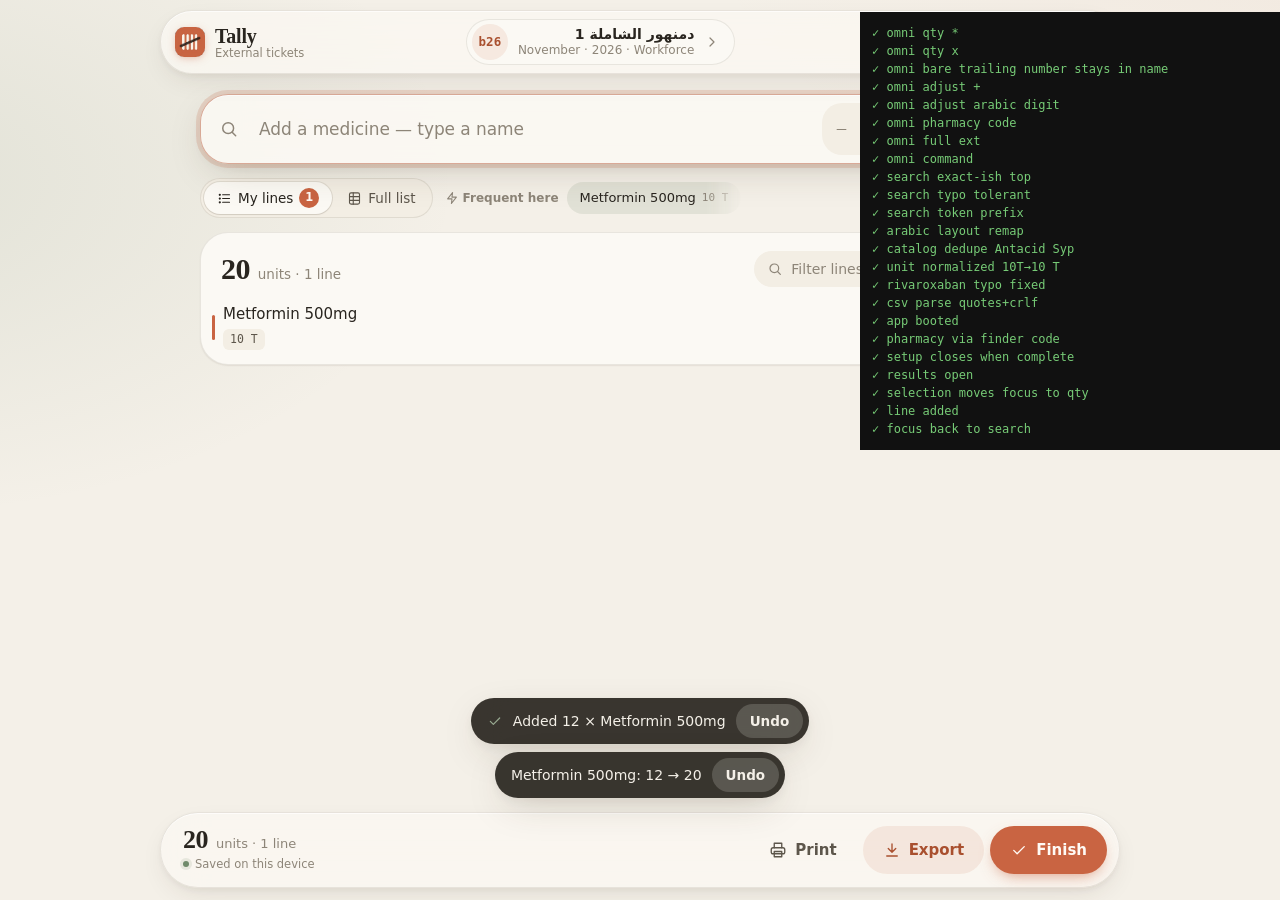
==== commit 88602400: "fix: harden state sync, undo and focus flow; polish keyboard + casual UX Bugs - Stop cross-tab stor" ====
--- a/tests.html
+++ b/tests.html
@@ -197,6 +197,61 @@
 check('rtl applied', document.documentElement.dir === 'rtl' && document.getElementById('composer-input').placeholder.includes('أضف'));
 T.dispatch({ type: 'PREFS_SET', payload: { lang: 'en' } });
 
+const { debounce } = await import('./js/lib/text.js');
+let calls = 0;
+const d = debounce(() => calls++, 50);
+check('debounce flush is a no-op when idle', d.flush() === false && calls === 0);
+d(); d.flush();
+check('debounce flush runs pending once', calls === 1 && d.flush() === false);
+
+const filter = document.getElementById('ledger-filter');
+type(filter, 'zzzz-nothing');
+await wait(40);
+check('ledger filter shows no-match state', !document.getElementById('ledger-no-match').hidden && document.getElementById('ledger-list').hidden);
+key(filter, 'Escape');
+await wait(40);
+check('Esc clears ledger filter', T.state().ui.filter === '' && filter.value === '');
+
+T.dispatch({ type: 'UI_SET', payload: { onlyNeedsContext: true } });
+const pending = T.state().doc.lines.find(l => l.custom && !l.context);
+T.dispatch({ type: 'LINE_UPDATE', payload: { id: pending.id, patch: { context: 'قرار لجنة' } } });
+await wait(20);
+check('needs-context filter turns off once resolved', T.state().ui.onlyNeedsContext === false);
+
+type(input, '+2');
+await wait(80);
+check('adjust shows a preview row', document.querySelector('#composer-results .result-cmd') !== null);
+key(input, 'Escape');
+input.value = '';
+
+const before = T.state().doc.lines.length;
+type(input, 'qqqqqqqqqqzzzzz');
+await wait(80);
+key(input, 'Enter');
+await wait(40);
+check('Enter with no product picks the new-item option', !document.querySelector('.composer-custom').hidden && T.state().doc.lines.length === before);
+key(document.getElementById('custom-unit'), 'Escape');
+await wait(20);
+T.dispatch({ type: 'UI_SET', payload: {} });
+document.getElementById('composer-input').value = '';
+
+const raw = localStorage.getItem('tally:v1');
+const docBefore = T.state().doc;
+window.dispatchEvent(new StorageEvent('storage', { key: 'tally:v1', newValue: raw }));
+await wait(20);
+check('own storage write does not re-sync', T.state().doc === docBefore);
+
+document.getElementById('report-pill').click();
+await wait(40);
+const yr = T.state().doc.meta.year;
+document.querySelector('.year-stepper .icon-btn:last-child').click();
+await wait(40);
+check('year stepper keeps setup open', !document.getElementById('setup-panel').hidden && T.state().doc.meta.year === yr + 1);
+document.querySelector('.year-stepper .icon-btn:first-child').click();
+key(document.getElementById('pharmacy-finder'), 'Escape');
+await wait(40);
+check('Esc closes a complete setup', document.getElementById('setup-panel').hidden);
+
 const XLSX = await T.loadXLSX();
 check('xlsx lib loads lazily', !!XLSX?.utils);
 
--- a/css/app.css
+++ b/css/app.css
@@ -314,7 +314,7 @@
 }
 .composer:focus-within { border-color: color-mix(in srgb, var(--accent) 45%, var(--line)); box-shadow: inset 0 1px 0 var(--glass-edge), var(--shadow-3), var(--ring); }
 .composer.is-open { border-end-start-radius: var(--r-md); border-end-end-radius: var(--r-md); }
-.composer.shake { animation: shake .36s var(--ease); }
+.composer.shake, .setup.shake { animation: shake .36s var(--ease); }
 .composer-bar { display: flex; align-items: center; gap: 8px; }
 .composer-icon { width: 40px; display: grid; place-items: center; color: var(--text-3); flex-shrink: 0; }
 .composer.has-selection .composer-icon { color: var(--accent); }
@@ -436,6 +436,8 @@
 .result-new { color: var(--amber); }
 .result-new .result-name { color: var(--text); }
 .result-cmd .icon { color: var(--text-2); }
+.result.is-disabled { opacity: .6; }
+.result.is-disabled .result-name { color: var(--text-2); }
 
 .subbar { display: flex; align-items: center; gap: 10px; min-width: 0; }
 .view-seg { flex-shrink: 0; }
@@ -570,6 +572,10 @@
 .ledger-row:hover .row-remove, .ledger-row.is-focus .row-remove, .row-remove:focus-visible { opacity: 1; }
 .row-remove:hover { color: var(--danger) !important; background: var(--danger-soft) !important; }
 
+.no-match { display: flex; align-items: center; justify-content: center; flex-wrap: wrap; gap: 8px 12px; margin: 0; padding: 28px 16px 32px; color: var(--text-2); font-size: 14px; text-align: center; }
+.no-match .icon { color: var(--text-3); }
+.no-match .link-btn { color: var(--accent-text); }
+
 .empty-state { padding: 42px 24px 48px; text-align: center; color: var(--text-2); }
 .empty-state h3 { margin: 18px 0 6px; font-family: var(--font-display); font-size: 22px; font-weight: 600; color: var(--text); }
 [dir="rtl"] .empty-state h3 { font-family: var(--font-ar); }
@@ -647,6 +653,19 @@
     pointer-events: none;
     width: min(calc(100% - 24px), 480px);
 }
+.toast-host[popover] {
+    inset: auto;
+    bottom: calc(var(--dock-h) + 26px + env(safe-area-inset-bottom));
+    left: 50%;
+    margin: 0;
+    padding: 0;
+    border: 0;
+    background: transparent;
+    color: inherit;
+    overflow: visible;
+    height: auto;
+}
+dialog .toast-host[popover] { bottom: calc(24px + env(safe-area-inset-bottom)); }
 .toast {
     pointer-events: auto;
     display: flex; align-items: center; gap: 10px;
@@ -736,6 +755,7 @@
     color: var(--text);
 }
 .menu-item:hover, .menu-item:focus-visible { background: var(--accent-soft); box-shadow: none; }
+.menu-item:focus { outline: none; }
 .menu-item > .icon:first-child { color: var(--text-2); }
 .menu-item.is-checked > .icon:last-child { color: var(--accent); }
 .menu-item kbd { font-size: 10.5px; }
@@ -914,7 +934,8 @@
     .import-stats { grid-template-columns: repeat(2, 1fr); }
     .import-row { flex-wrap: wrap; }
     .import-actions { order: 5; width: 100%; justify-content: flex-start; padding-inline-start: 30px; }
-    .toast-host { bottom: calc(var(--dock-h) + 18px + env(safe-area-inset-bottom)); }
+    .toast-host, .toast-host[popover] { bottom: calc(var(--dock-h) + 18px + env(safe-area-inset-bottom)); }
+    dialog .toast-host[popover] { bottom: calc(16px + env(safe-area-inset-bottom)); }
 }
 
 @media (max-width: 380px) {
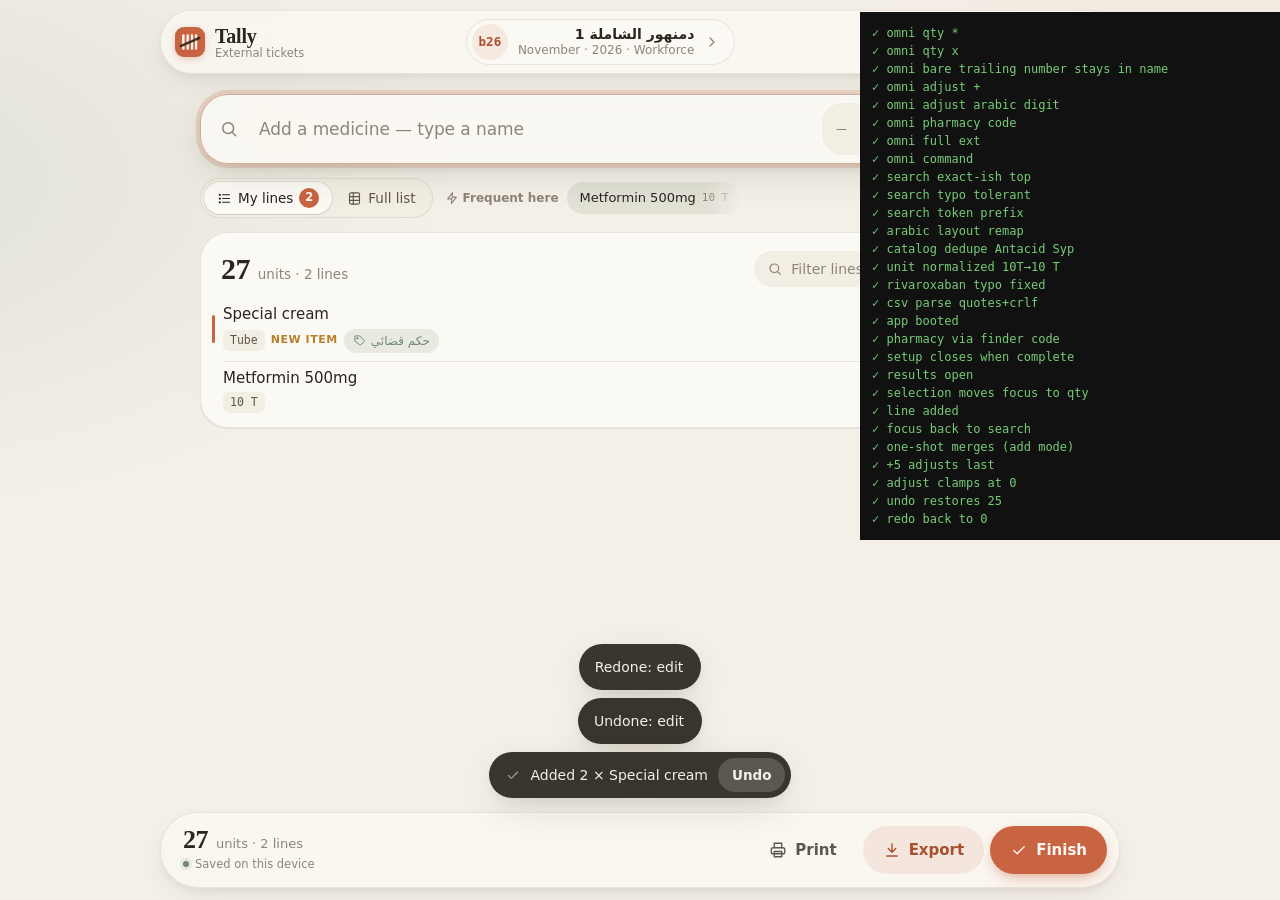
==== commit f24fb4bc: "feat: let the year be typed directly in the setup card" ====
--- a/tests.html
+++ b/tests.html
@@ -197,7 +197,9 @@
 check('rtl applied', document.documentElement.dir === 'rtl' && document.getElementById('composer-input').placeholder.includes('أضف'));
 T.dispatch({ type: 'PREFS_SET', payload: { lang: 'en' } });
 
-const { debounce } = await import('./js/lib/text.js');
+const { debounce, parseYear } = await import('./js/lib/text.js');
+check('parseYear accepts latin and arabic digits', parseYear('2027') === 2027 && parseYear('٢٠٢٧') === 2027 && parseYear(' 2031 ') === 2031);
+check('parseYear rejects short, long, non-numeric and out-of-range', ['27', '20277', 'abcd', '1999', '2100', ''].every(v => parseYear(v) === null));
 let calls = 0;
 const d = debounce(() => calls++, 50);
 check('debounce flush is a no-op when idle', d.flush() === false && calls === 0);
@@ -248,6 +250,34 @@
 await wait(40);
 check('year stepper keeps setup open', !document.getElementById('setup-panel').hidden && T.state().doc.meta.year === yr + 1);
 document.querySelector('.year-stepper .icon-btn:first-child').click();
+await wait(20);
+
+const yearInput = document.querySelector('.year-stepper .year-value');
+check('year field mirrors the state', yearInput.tagName === 'INPUT' && yearInput.value === String(yr), yearInput.value);
+type(yearInput, 'x2٠3y1');
+check('year field keeps four latin digits only', yearInput.value === '2031', yearInput.value);
+yearInput.blur();
+await wait(40);
+check('typed year commits on blur and keeps setup open', T.state().doc.meta.year === 2031 && !document.getElementById('setup-panel').hidden, T.state().doc.meta);
+type(yearInput, '12');
+yearInput.blur();
+await wait(20);
+check('incomplete year reverts without changing the report', yearInput.value === '2031' && T.state().doc.meta.year === 2031, [yearInput.value, T.state().doc.meta.year]);
+type(yearInput, '2044');
+key(yearInput, 'Escape');
+check('Esc reverts an unsaved year and keeps setup open', yearInput.value === '2031' && T.state().doc.meta.year === 2031 && !document.getElementById('setup-panel').hidden, [yearInput.value, T.state().doc.meta.year]);
+type(yearInput, '2040');
+document.querySelector('.year-stepper .icon-btn:last-child').click();
+await wait(20);
+check('stepper builds on a typed year', T.state().doc.meta.year === 2041 && yearInput.value === '2041', [yearInput.value, T.state().doc.meta.year]);
+type(yearInput, '2032');
+key(yearInput, 'Enter');
+await wait(40);
+check('Enter commits the year and closes a complete setup', T.state().doc.meta.year === 2032 && document.getElementById('setup-panel').hidden, T.state().doc.meta);
+T.dispatch({ type: 'META_SET', payload: { year: yr } });
+document.getElementById('report-pill').click();
+await wait(40);
+
 key(document.getElementById('pharmacy-finder'), 'Escape');
 await wait(40);
 check('Esc closes a complete setup', document.getElementById('setup-panel').hidden);
--- a/css/app.css
+++ b/css/app.css
@@ -286,7 +286,19 @@
 
 .month-head { display: flex; align-items: center; justify-content: space-between; }
 .year-stepper { display: flex; align-items: center; gap: 2px; background: var(--surface-2); border-radius: var(--r-pill); padding: 2px; }
-.year-value { font-family: var(--font-mono); font-weight: 600; font-size: 14px; min-width: 46px; text-align: center; }
+.year-value {
+    width: 54px; height: 34px;
+    text-align: center;
+    font-family: var(--font-mono); font-weight: 600; font-size: 14px;
+    font-variant-numeric: tabular-nums;
+    border-radius: var(--r-pill);
+    border: 1px solid transparent;
+    background: transparent;
+    outline: 0;
+    transition: all var(--t-fast);
+}
+.year-value:hover { border-color: var(--line-strong); }
+.year-value:focus { background: var(--surface); border-color: var(--accent); box-shadow: var(--ring); }
 .month-grid { display: grid; grid-template-columns: repeat(3, 1fr); gap: 7px; }
 .month-chip {
     height: 56px;
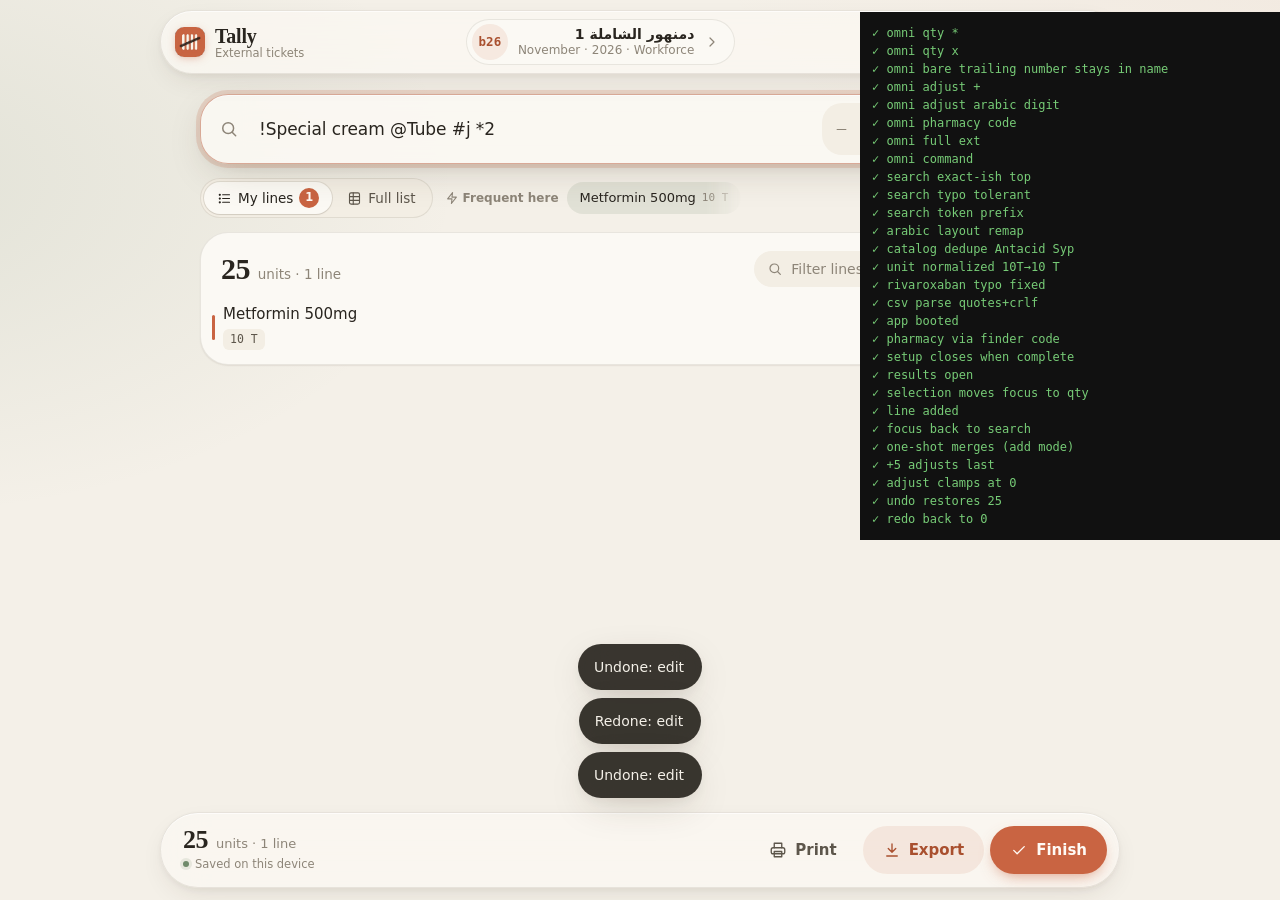
==== commit 74f694d1: "fix: replace shake with inline validation and swap native UI for app-styled controls" ====
--- a/tests.html
+++ b/tests.html
@@ -243,6 +243,31 @@
 await wait(20);
 check('own storage write does not re-sync', T.state().doc === docBefore);
 
+type(input, 'metformin 500');
+await wait(80);
+key(input, 'Enter');
+await wait(30);
+key(qty, 'Enter');
+await wait(30);
+check('empty qty flags the field without any shake', document.querySelector('.qty-wrap').classList.contains('is-invalid') && !document.getElementById('composer').classList.contains('shake'));
+type(qty, '3');
+check('typing clears the qty invalid state', !document.querySelector('.qty-wrap').classList.contains('is-invalid'));
+key(qty, 'Escape');
+await wait(20);
+key(input, 'Escape');
+input.value = '';
+await wait(20);
+
+check('no native select or title tooltip left in the DOM', document.querySelectorAll('select, [title]').length === 0, document.querySelectorAll('select, [title]').length);
+const undoBtn = document.getElementById('undo-btn');
+check('titles are adopted as styled tooltips', undoBtn.dataset.tip === 'Undo (Ctrl Z)' && !undoBtn.hasAttribute('title'), undoBtn.dataset.tip);
+undoBtn.dispatchEvent(new PointerEvent('pointerover', { bubbles: true, pointerType: 'mouse' }));
+await wait(650);
+const tip = document.querySelector('.tooltip');
+check('hover shows the app tooltip', tip && !tip.hidden && tip.textContent === 'Undo (Ctrl Z)', tip?.textContent);
+undoBtn.dispatchEvent(new PointerEvent('pointerout', { bubbles: true, pointerType: 'mouse', relatedTarget: document.body }));
+check('leaving hides the tooltip', tip.hidden);
+
 document.getElementById('report-pill').click();
 await wait(40);
 const yr = T.state().doc.meta.year;
@@ -259,6 +284,14 @@
 yearInput.blur();
 await wait(40);
 check('typed year commits on blur and keeps setup open', T.state().doc.meta.year === 2031 && !document.getElementById('setup-panel').hidden, T.state().doc.meta);
+const yearError = document.getElementById('year-error');
+type(yearInput, '2100');
+check('out-of-range year shows an inline message and no shake', !yearError.hidden && yearInput.getAttribute('aria-invalid') === 'true' && !document.getElementById('setup-panel').classList.contains('shake'), yearError.textContent);
+key(yearInput, 'Enter');
+await wait(20);
+check('Enter on an invalid year keeps the field and the report', yearInput.value === '2100' && T.state().doc.meta.year === 2031 && !document.getElementById('setup-panel').hidden);
+type(yearInput, '2030');
+check('valid year clears the inline message', yearError.hidden && !yearInput.hasAttribute('aria-invalid'));
 type(yearInput, '12');
 yearInput.blur();
 await wait(20);
--- a/css/app.css
+++ b/css/app.css
@@ -1,6 +1,6 @@
 *, *::before, *::after { box-sizing: border-box; }
 
-html { -webkit-text-size-adjust: 100%; text-size-adjust: 100%; }
+html { -webkit-text-size-adjust: 100%; text-size-adjust: 100%; scrollbar-width: thin; scrollbar-color: var(--line-strong) transparent; }
 
 body {
     margin: 0;
@@ -196,6 +196,7 @@
 }
 .field-wrap > .icon { position: absolute; inset-inline-start: 13px; color: var(--text-3); pointer-events: none; }
 .field-wrap:focus-within { border-color: var(--accent); box-shadow: var(--ring); }
+.field-wrap.is-invalid, .field-wrap.is-invalid:focus-within { border-color: var(--danger); box-shadow: 0 0 0 4px var(--danger-soft); }
 .field-wrap .field-input { border: 0; background: transparent; padding-inline-start: 40px; box-shadow: none; }
 .field-input {
     width: 100%;
@@ -284,7 +285,8 @@
 .pharmacy-chip.is-active .chip-code { background: var(--accent); color: var(--accent-ink); }
 .pharmacy-chip .chip-name { font-family: var(--font-ar); font-size: 13.5px; font-weight: 500; line-height: 1.25; flex: 1; text-align: right; }
 
-.month-head { display: flex; align-items: center; justify-content: space-between; }
+.month-head { display: flex; flex-wrap: wrap; align-items: center; justify-content: space-between; row-gap: 8px; }
+.field-error { flex: 0 0 100%; margin: 0; font-size: 12.5px; font-weight: 500; line-height: 1.4; color: var(--danger); text-align: end; }
 .year-stepper { display: flex; align-items: center; gap: 2px; background: var(--surface-2); border-radius: var(--r-pill); padding: 2px; }
 .year-value {
     width: 54px; height: 34px;
@@ -299,6 +301,7 @@
 }
 .year-value:hover { border-color: var(--line-strong); }
 .year-value:focus { background: var(--surface); border-color: var(--accent); box-shadow: var(--ring); }
+.year-value[aria-invalid="true"], .year-value[aria-invalid="true"]:focus { border-color: var(--danger); color: var(--danger); box-shadow: 0 0 0 4px var(--danger-soft); }
 .month-grid { display: grid; grid-template-columns: repeat(3, 1fr); gap: 7px; }
 .month-chip {
     height: 56px;
@@ -326,7 +329,7 @@
 }
 .composer:focus-within { border-color: color-mix(in srgb, var(--accent) 45%, var(--line)); box-shadow: inset 0 1px 0 var(--glass-edge), var(--shadow-3), var(--ring); }
 .composer.is-open { border-end-start-radius: var(--r-md); border-end-end-radius: var(--r-md); }
-.composer.shake, .setup.shake { animation: shake .36s var(--ease); }
+.composer.is-invalid, .composer.is-invalid:focus-within { border-color: var(--danger); box-shadow: inset 0 1px 0 var(--glass-edge), var(--shadow-3), 0 0 0 4px var(--danger-soft); }
 .composer-bar { display: flex; align-items: center; gap: 8px; }
 .composer-icon { width: 40px; display: grid; place-items: center; color: var(--text-3); flex-shrink: 0; }
 .composer.has-selection .composer-icon { color: var(--accent); }
@@ -371,6 +374,7 @@
     flex-shrink: 0;
 }
 .qty-wrap:focus-within { background: var(--surface); border-color: var(--accent); }
+.qty-wrap.is-invalid, .qty-wrap.is-invalid:focus-within { background: var(--danger-soft); border-color: var(--danger); }
 .qty-step { width: 30px; height: 30px; display: grid; place-items: center; border-radius: 50%; color: var(--text-3); }
 .qty-step:hover { background: var(--surface-3); color: var(--text); }
 .composer-qty {
@@ -753,6 +757,7 @@
     animation: drop var(--t) var(--ease);
     transform-origin: top;
 }
+.menu[popover] { inset: auto; margin: 0; overflow: visible; color: var(--text); }
 .menu.is-leaving { animation: fade .14s var(--ease) reverse forwards; }
 .menu-sep { height: 1px; margin: 5px 8px; background: var(--line); }
 .menu-heading { padding: 8px 12px 4px; font-size: 11.5px; font-weight: 600; color: var(--text-3); text-transform: uppercase; letter-spacing: .06em; }
@@ -808,7 +813,27 @@
 .stat-warn strong { color: var(--amber); }
 .stat-new strong { color: var(--accent); }
 .import-row { display: flex; align-items: center; gap: 12px; padding: 10px 6px; border-bottom: 1px solid var(--line); }
-.import-row input[type="checkbox"] { width: 18px; height: 18px; accent-color: var(--accent); flex-shrink: 0; }
+.import-row input[type="checkbox"] {
+    -webkit-appearance: none; appearance: none;
+    display: grid; place-content: center;
+    width: 20px; height: 20px; margin: 0; flex-shrink: 0;
+    border-radius: 6px;
+    border: 1.5px solid var(--line-strong);
+    background: var(--surface);
+    cursor: pointer;
+    transition: background var(--t-fast), border-color var(--t-fast);
+}
+.import-row input[type="checkbox"]::after {
+    content: '';
+    width: 10px; height: 5px;
+    border: solid var(--accent-ink);
+    border-width: 0 0 2px 2px;
+    transform: translateY(-1px) rotate(-45deg) scale(0);
+    transition: transform var(--t-fast) var(--spring);
+}
+.import-row input[type="checkbox"]:hover { border-color: var(--text-3); }
+.import-row input[type="checkbox"]:checked { background: var(--accent); border-color: var(--accent); }
+.import-row input[type="checkbox"]:checked::after { transform: translateY(-1px) rotate(-45deg) scale(1); }
 .import-row.is-off { opacity: .45; }
 .import-actions { display: flex; flex-wrap: wrap; gap: 6px; justify-content: flex-end; }
 .import-qty { font-family: var(--font-mono); font-weight: 600; min-width: 48px; text-align: end; }
@@ -818,14 +843,21 @@
 .s-suggested { color: var(--amber); }
 .s-custom { color: var(--accent); }
 .select {
-    height: 34px;
-    padding: 0 30px 0 10px;
+    display: inline-flex; align-items: center; justify-content: space-between; gap: 8px;
+    height: 34px; min-width: 132px;
+    padding: 0 10px;
     border-radius: var(--r-sm);
     border: 1px solid var(--line-strong);
     background: var(--surface);
+    color: var(--text);
     font-family: var(--font-ar);
-    font-size: 13px;
-}
+    font-size: 13px; font-weight: 500;
+    transition: border-color var(--t-fast), box-shadow var(--t-fast);
+}
+.select:hover { border-color: var(--text-3); }
+.select[aria-expanded="true"] { border-color: var(--accent); box-shadow: var(--ring); }
+.select.is-empty { color: var(--text-3); font-family: var(--font-ui); }
+.select .icon { color: var(--text-3); }
 
 .empty-small { display: flex; flex-direction: column; align-items: center; gap: 10px; text-align: center; color: var(--text-3); padding: 30px 10px; margin: 0; }
 .archive-row { display: flex; align-items: center; gap: 12px; padding: 12px 4px; border-bottom: 1px solid var(--line); }
@@ -860,7 +892,6 @@
 @keyframes pop { from { transform: scale(.85); opacity: 0; } to { transform: none; opacity: 1; } }
 @keyframes fade { from { opacity: 0; } to { opacity: 1; } }
 @keyframes flash { 0% { background: var(--accent-soft); } 100% { background: transparent; } }
-@keyframes shake { 0%, 100% { transform: none; } 25% { transform: translateX(-6px); } 50% { transform: translateX(5px); } 75% { transform: translateX(-3px); } }
 @keyframes toastIn { from { opacity: 0; transform: translateY(14px) scale(.96); } to { opacity: 1; transform: none; } }
 @keyframes toastOut { to { opacity: 0; transform: translateY(8px) scale(.97); } }
 @keyframes sheetIn { from { opacity: 0; transform: translateY(18px) scale(.97); } to { opacity: 1; transform: none; } }
@@ -963,6 +994,21 @@
     *, *::before, *::after { animation-duration: .001ms !important; animation-iteration-count: 1 !important; transition-duration: .001ms !important; }
 }
 
+.tooltip {
+    position: fixed; z-index: 95;
+    inset: auto; margin: 0; overflow: visible;
+    max-width: min(260px, calc(100vw - 16px));
+    padding: 6px 10px;
+    border: 0;
+    border-radius: var(--r-xs);
+    background: var(--text);
+    color: var(--bg);
+    font-size: 12.5px; font-weight: 500; line-height: 1.35;
+    pointer-events: none;
+    box-shadow: var(--shadow-2);
+    animation: fade var(--t-fast) var(--ease);
+}
+
 @supports not ((backdrop-filter: blur(1px)) or (-webkit-backdrop-filter: blur(1px))) {
     .glass, .composer-results, .menu, .sheet { background: var(--surface); }
 }
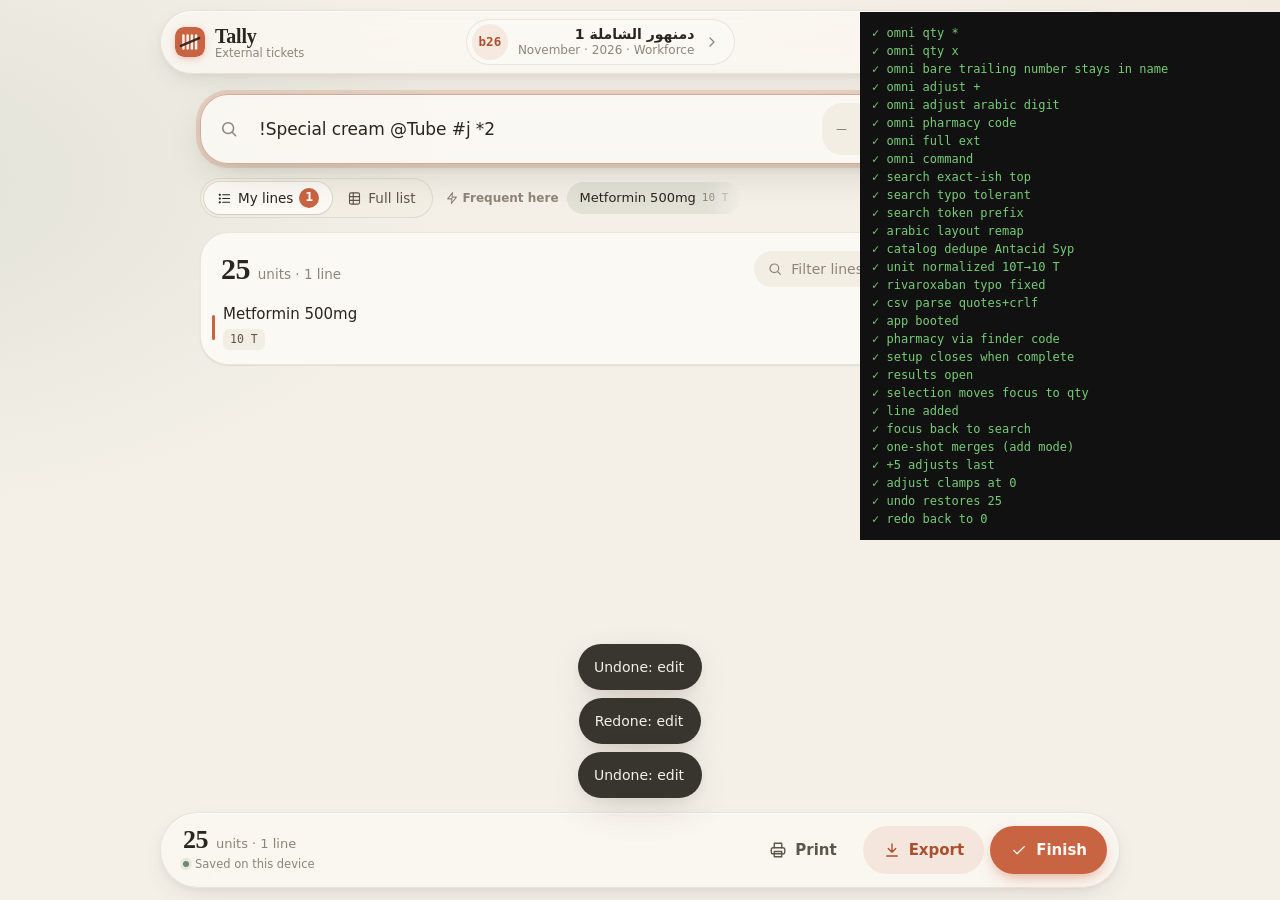
==== commit 633b910e: "feat: add offline service worker and installable icon set" ====
--- a/tests.html
+++ b/tests.html
@@ -318,6 +318,28 @@
 const XLSX = await T.loadXLSX();
 check('xlsx lib loads lazily', !!XLSX?.utils);
 
+const swSource = await (await fetch('sw.js')).text();
+const shellList = new Function('return ' + swSource.match(/const SHELL = (\[[\s\S]*?\]);/)[1])();
+const shellKeys = new Set(shellList.map(p => new URL(p, location.href).pathname));
+const shellStatus = await Promise.all(shellList.map(async p => [p, (await fetch(p, { cache: 'no-store' })).ok]));
+check('every file in the offline shell exists', shellStatus.every(([, ok]) => ok), shellStatus.filter(([, ok]) => !ok).map(([p]) => p));
+const loaded = performance.getEntriesByType('resource')
+    .map(e => new URL(e.name))
+    .filter(u => u.origin === location.origin && !/\/(tests\.html|sw\.js)$/.test(u.pathname))
+    .map(u => u.pathname);
+const uncached = [...new Set(loaded)].filter(p => !shellKeys.has(p));
+check('everything the app loads is in the offline shell', loaded.length > 20 && uncached.length === 0, uncached);
+
+const manifest = await (await fetch('manifest.webmanifest')).json();
+const iconChecks = await Promise.all(manifest.icons.filter(i => i.sizes !== 'any').map(i => new Promise(resolve => {
+    const img = new Image();
+    img.onload = () => resolve({ src: i.src, ok: `${img.naturalWidth}x${img.naturalHeight}` === i.sizes && i.type === 'image/png' });
+    img.onerror = () => resolve({ src: i.src, ok: false });
+    img.src = i.src;
+})));
+check('manifest icons exist at their declared size', iconChecks.length >= 3 && iconChecks.every(c => c.ok), iconChecks.filter(c => !c.ok));
+check('manifest ships installable and maskable icons', ['192x192', '512x512'].every(s => manifest.icons.some(i => i.sizes === s && i.purpose === 'any')) && manifest.icons.some(i => i.purpose === 'maskable'));
+
 const failed = results.filter(r => !r.ok).length;
 const sum = document.createElement('div');
 sum.className = failed ? 'fail' : 'ok';
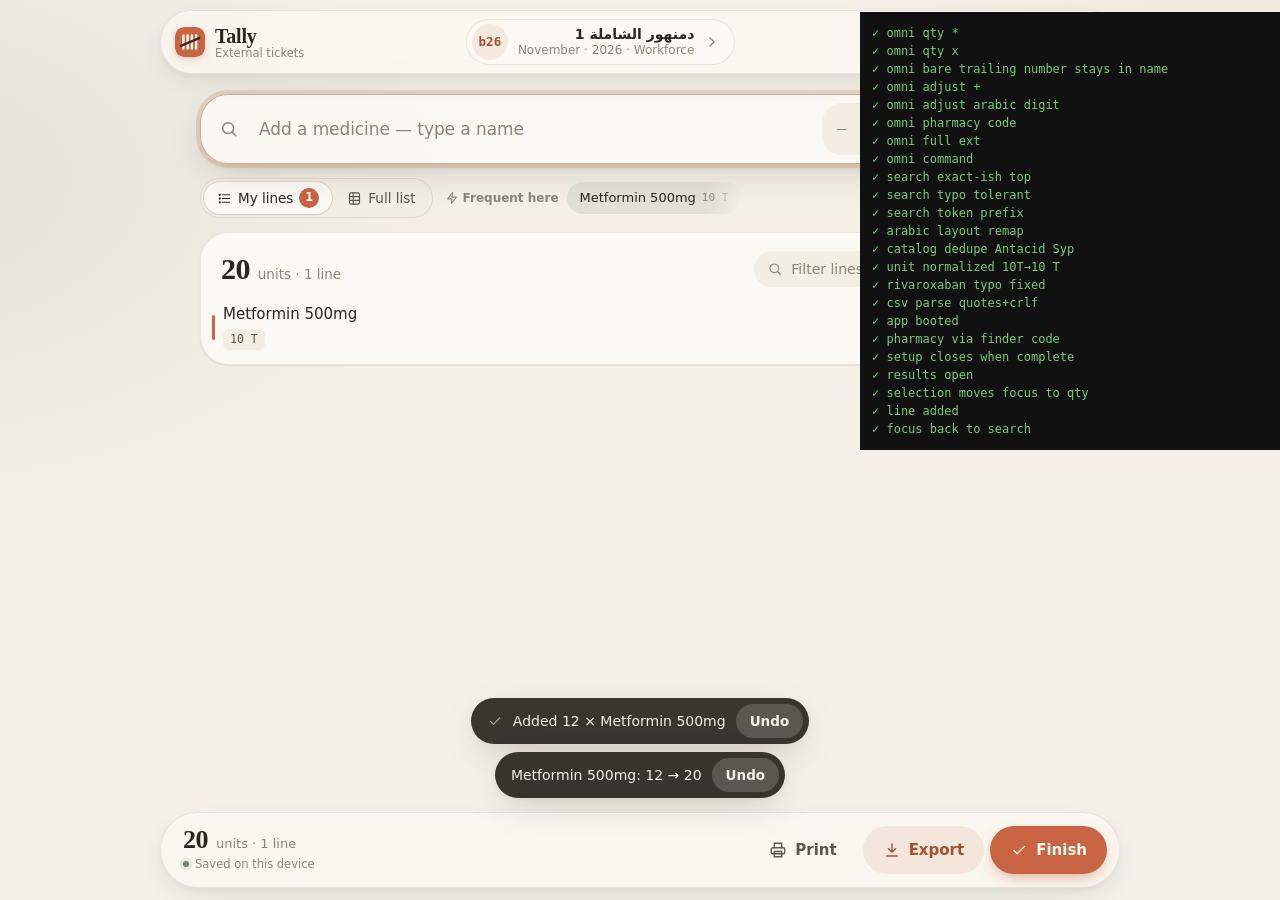
==== commit 5fc10f24: "feat: keep the setup card open once it has been reopened The card still closes by itself the first t" ====
--- a/tests.html
+++ b/tests.html
@@ -3,6 +3,7 @@
 <head>
 <meta charset="UTF-8">
 <title>Tally — self tests</title>
+<link rel="icon" type="image/svg+xml" href="favicon.svg">
 <link rel="stylesheet" href="css/tokens.css">
 <link rel="stylesheet" href="css/app.css">
 <style>
@@ -198,6 +199,15 @@
 T.dispatch({ type: 'PREFS_SET', payload: { lang: 'en' } });
 
 const { debounce, parseYear } = await import('./js/lib/text.js');
+const { suggestedPeriod } = await import('./js/lib/period.js');
+const { emptyMeta } = await import('./js/core/state.js');
+const sp = (y, m, d) => suggestedPeriod(new Date(y, m - 1, d));
+check('period: early January points at December of the previous year', sp(2027, 1, 5).year === 2026 && sp(2027, 1, 5).month === 12, sp(2027, 1, 5));
+check('period: late January is January of the same year', sp(2027, 1, 21).year === 2027 && sp(2027, 1, 21).month === 1, sp(2027, 1, 21));
+check('period: early February is January of the same year', sp(2027, 2, 3).year === 2027 && sp(2027, 2, 3).month === 1, sp(2027, 2, 3));
+check('period: mid October is September of the same year', sp(2026, 10, 14).year === 2026 && sp(2026, 10, 14).month === 9, sp(2026, 10, 14));
+check('period: day 20 still counts as early and day 21 does not', sp(2026, 6, 20).month === 5 && sp(2026, 6, 21).month === 6);
+check('new reports default to the suggested year', emptyMeta().year === suggestedPeriod().year);
 check('parseYear accepts latin and arabic digits', parseYear('2027') === 2027 && parseYear('٢٠٢٧') === 2027 && parseYear(' 2031 ') === 2031);
 check('parseYear rejects short, long, non-numeric and out-of-range', ['27', '20277', 'abcd', '1999', '2100', ''].every(v => parseYear(v) === null));
 let calls = 0;
@@ -314,6 +324,91 @@
 key(document.getElementById('pharmacy-finder'), 'Escape');
 await wait(40);
 check('Esc closes a complete setup', document.getElementById('setup-panel').hidden);
+
+const keepMeta = { ...T.state().doc.meta };
+const setupPanel = document.getElementById('setup-panel');
+document.getElementById('report-pill').click();
+await wait(40);
+const otherMonth = keepMeta.month === 1 ? 2 : 1;
+document.querySelectorAll('.month-chip')[otherMonth - 1].click();
+await wait(40);
+check('a reopened setup stays open after picking a month', !setupPanel.hidden && T.state().doc.meta.month === otherMonth, T.state().doc.meta);
+const otherPharmacy = [...document.querySelectorAll('#pharmacy-grid button')].find(b => !b.classList.contains('is-active'));
+otherPharmacy.click();
+await wait(40);
+check('a reopened setup stays open after picking a pharmacy', !setupPanel.hidden && T.state().doc.meta.pharmacyId !== keepMeta.pharmacyId, T.state().doc.meta);
+const doneButton = setupPanel.querySelector('.setup-done');
+check('a complete setup offers a Done button', !doneButton.hidden && doneButton.textContent === 'Done');
+doneButton.click();
+await wait(40);
+check('Done closes the setup', setupPanel.hidden);
+T.dispatch({ type: 'META_SET', payload: { pharmacyId: null } });
+await wait(40);
+check('an incomplete setup opens without a Done button', !setupPanel.hidden && setupPanel.querySelector('.setup-done').hidden);
+document.querySelector('#pharmacy-grid button').click();
+await wait(40);
+check('the first fill-in still closes by itself once complete', setupPanel.hidden && !!T.state().doc.meta.pharmacyId, T.state().doc.meta);
+T.dispatch({ type: 'META_SET', payload: keepMeta });
+await wait(40);
+
+const { buildBackup, parseBackup, backupFilename, storageStatus } = await import('./js/services/backup.js');
+T.dispatch({ type: 'ARCHIVE_ADD', payload: { entry: { id: 'arch-1', finishedAt: Date.now(), file: 'x.csv', doc: T.state().doc } } });
+const bk = buildBackup(T.state());
+check('backup carries the whole state and no device-only prefs', bk.app === 'tally' && bk.doc.lines.length === T.state().doc.lines.length && bk.archive.length === 1 && !('lastBackup' in bk.prefs), Object.keys(bk));
+const round = parseBackup(JSON.stringify(bk));
+check('backup round-trips', round.data && round.data.doc.lines.length === bk.doc.lines.length && round.data.archive.length === 1 && round.data.doc.meta.year === bk.doc.meta.year);
+check('backup rejects files that are not Tally backups', ['not json', '{}', '[]', 'null', JSON.stringify({ app: 'other', kind: 'backup', v: 1, doc: {} }), JSON.stringify({ ...bk, v: undefined })].every(x => parseBackup(x).error === 'format'));
+check('backup rejects newer versions', parseBackup(JSON.stringify({ ...bk, v: 99 })).error === 'newer');
+const evil = parseBackup('{"app":"tally","kind":"backup","v":1,"doc":{"lines":[]},"usage":{"__proto__":{"polluted":{"x":1}}},"archive":[]}');
+check('backup cannot pollute prototypes', evil.data && ({}).polluted === undefined && Object.getPrototypeOf(evil.data.usage) === Object.prototype);
+check('backup file name carries the date', backupFilename(new Date(2027, 0, 5)) === 'tally-backup_2027-01-05.json');
+const ss = await storageStatus();
+check('storage status reports support and protection', typeof ss.supported === 'boolean' && typeof ss.persisted === 'boolean');
+
+document.getElementById('more-btn').click();
+await wait(80);
+[...document.querySelectorAll('.menu-item')].find(b => b.textContent.includes('Backup & restore')).click();
+await wait(150);
+const dlg = document.querySelector('dialog[open]');
+check('backup dialog opens from the More menu', !!dlg?.querySelector('.backup-body'));
+check('backup dialog summarises what is on this device', dlg.querySelector('.finish-summary').textContent.includes('No backup downloaded yet'), dlg.querySelector('.finish-summary')?.textContent);
+
+let captured = null;
+const realCreate = URL.createObjectURL.bind(URL);
+URL.createObjectURL = blob => { captured = blob; return realCreate(blob); };
+dlg.querySelectorAll('.format-card')[0].click();
+await wait(80);
+URL.createObjectURL = realCreate;
+const savedText = captured ? await captured.text() : '';
+check('download saves a parseable backup and records the time', !!parseBackup(savedText).data && typeof T.state().prefs.lastBackup === 'number');
+check('summary shows the last backup after downloading', !dlg.querySelector('.finish-summary').textContent.includes('No backup downloaded yet'));
+
+const fileInput = dlg.querySelector('input[type=file]');
+function pick(text) {
+    const dt = new DataTransfer();
+    dt.items.add(new File([text], 'pick.json', { type: 'application/json' }));
+    fileInput.files = dt.files;
+    fileInput.dispatchEvent(new Event('change', { bubbles: true }));
+}
+const yearBefore = T.state().doc.meta.year;
+pick('hello, not a backup');
+await wait(200);
+check('a non-backup file is rejected with a message and nothing changes', [...document.querySelectorAll('.toast-text')].some(n => n.textContent === 'That file is not a Tally backup.') && T.state().doc.meta.year === yearBefore && T.state().archive.length === 1);
+
+const target = JSON.parse(savedText);
+target.doc.meta.year = 2033;
+target.doc.lines = target.doc.lines.slice(0, 1);
+target.archive = [];
+pick(JSON.stringify(target));
+await wait(250);
+const confirmButton = [...document.querySelectorAll('dialog[open] .btn-danger')].pop();
+check('restore asks for confirmation before replacing anything', !!confirmButton && T.state().doc.meta.year === yearBefore);
+confirmButton.click();
+await wait(500);
+check('restore replaces the report and the archive', T.state().doc.meta.year === 2033 && T.state().doc.lines.length === 1 && T.state().archive.length === 0, [T.state().doc.meta.year, T.state().doc.lines.length, T.state().archive.length]);
+check('restore is saved straight away and clears undo history', JSON.parse(localStorage.getItem('tally:v1')).doc.meta.year === 2033 && !T.store.canUndo());
+check('restore closes its dialogs', !document.querySelector('dialog[open]'));
+T.dispatch({ type: 'META_SET', payload: { year: yr } });
 
 const XLSX = await T.loadXLSX();
 check('xlsx lib loads lazily', !!XLSX?.utils);
@@ -329,6 +424,13 @@
     .map(u => u.pathname);
 const uncached = [...new Set(loaded)].filter(p => !shellKeys.has(p));
 check('everything the app loads is in the offline shell', loaded.length > 20 && uncached.length === 0, uncached);
+
+const indexHtml = await (await fetch('index.html')).text();
+const external = [...indexHtml.matchAll(/<(?:link|script)\b[^>]*\b(?:href|src)="(https?:[^"]+)"/g)].map(m => m[1]);
+check('the page pulls nothing from other hosts', external.length === 0, external);
+const fontsCss = await (await fetch('css/fonts.css')).text();
+const fontFiles = [...fontsCss.matchAll(/url\('\.\.\/([^']+)'\)/g)].map(m => m[1]);
+check('every font file is bundled and in the offline shell', fontFiles.length >= 10 && fontFiles.every(f => shellList.includes(f)), fontFiles.filter(f => !shellList.includes(f)));
 
 const manifest = await (await fetch('manifest.webmanifest')).json();
 const iconChecks = await Promise.all(manifest.icons.filter(i => i.sizes !== 'any').map(i => new Promise(resolve => {
--- a/css/app.css
+++ b/css/app.css
@@ -168,6 +168,7 @@
 
 .setup { padding: 22px 24px 24px; animation: rise var(--t-slow) var(--ease); }
 .setup-head { display: flex; gap: 14px; align-items: flex-start; margin-bottom: 18px; }
+.setup-done { margin-inline-start: auto; flex-shrink: 0; }
 .step-badge {
     width: 30px; height: 30px; flex-shrink: 0;
     display: grid; place-items: center;
@@ -884,6 +885,14 @@
 .format-card small { font-size: 12.5px; color: var(--text-3); }
 .format-card.is-active { border-color: var(--accent); background: var(--accent-softer); }
 .format-card.is-active .icon { color: var(--accent); }
+.format-card.is-action:hover { border-color: var(--accent); background: var(--accent-softer); }
+.format-card.is-action:hover .icon { color: var(--accent); }
+.backup-body { display: flex; flex-direction: column; gap: 10px; }
+.backup-body .sheet-text { margin: 0; }
+.protect-row { display: flex; align-items: center; gap: 12px; padding: 12px 14px; border-radius: var(--r-md); background: var(--surface); border: 1px solid var(--line); }
+.protect-text { flex: 1; min-width: 0; display: flex; flex-direction: column; gap: 2px; }
+.protect-text strong { font-size: 14px; }
+.protect-text span { font-size: 13px; color: var(--text-2); }
 
 .print-sheet { display: none; }
 
